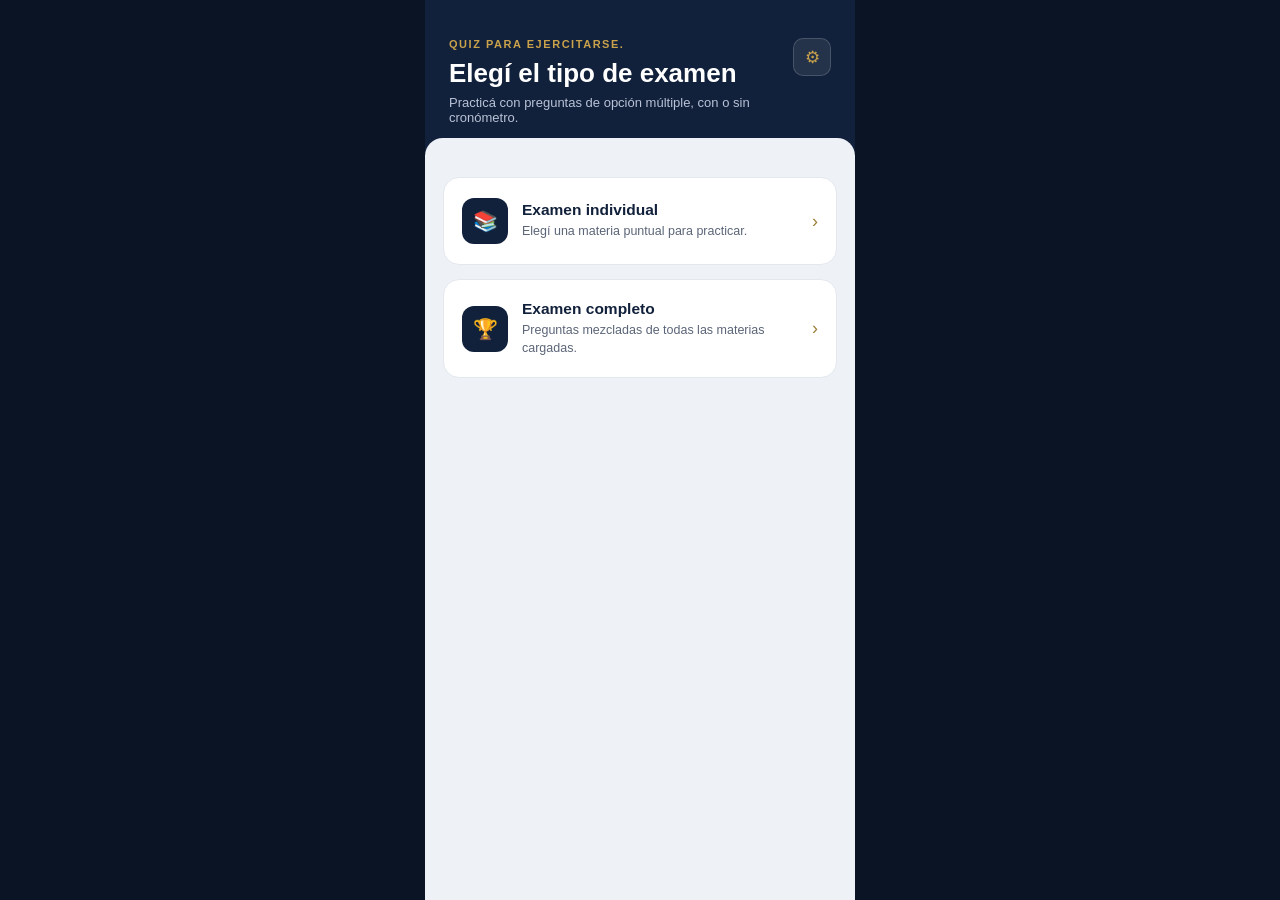
==== Index.html @ e62037fc "Update print statement from 'Hello' to 'Goodbye'" ====
<!DOCTYPE html>
<html lang="es">
<head>
<meta charset="UTF-8">
<meta name="viewport" content="width=device-width, initial-scale=1.0">
<title>Curso de Ascenso &mdash; Quiz</title>
<style>
  :root {
    --navy: #12213B;
    --navy-2: #1C3357;
    --steel: #2E4A72;
    --gold: #C9A24B;
    --gold-dim: #9C7F38;
    --bg: #EEF1F6;
    --card: #FFFFFF;
    --ink: #141B28;
    --ink-dim: #5B6577;
    --ok: #2E7D4F;
    --ok-bg: #E6F4EA;
    --bad: #B3412C;
    --bad-bg: #FBE9E4;
    --border: #E3E7EE;
    --white: #FFFFFF;
  }
  * { box-sizing: border-box; }
  html, body {
    margin: 0; padding: 0; height: 100%;
    font-family: -apple-system, BlinkMacSystemFont, "Segoe UI", Roboto, Helvetica, Arial, sans-serif;
    background: #0B1424;
    color: var(--ink);
  }
  #phone {
    max-width: 430px;
    margin: 0 auto;
    min-height: 100vh;
    background: var(--bg);
    position: relative;
    overflow: hidden;
    display: flex;
    flex-direction: column;
  }
  .screen { display: none; flex-direction: column; flex: 1; min-height: 100vh; }
  .screen.active { display: flex; }

  /* ---------- HOME ---------- */
  #screen-home { background: var(--bg); }
  .home-hero {
    background: var(--navy);
    padding: 38px 24px 30px;
    color: var(--white);
    position: relative;
  }
  .home-hero::after {
    content: "";
    position: absolute; left: 0; right: 0; bottom: -1px; height: 18px;
    background: var(--bg);
    border-radius: 18px 18px 0 0;
  }
  .home-eyebrow {
    color: var(--gold);
    font-size: 11px; font-weight: 700; letter-spacing: .14em;
    text-transform: uppercase; margin: 0 0 8px;
  }
  .home-title { font-size: 26px; font-weight: 700; margin: 0 0 6px; line-height: 1.2; }
  .home-sub { font-size: 13px; color: #B9C2D6; margin: 0; }
  .home-hero-top { display: flex; align-items: flex-start; justify-content: space-between; gap: 10px; }
  .btn-settings-gear {
    flex-shrink: 0;
    width: 38px; height: 38px; border-radius: 10px;
    background: rgba(255,255,255,0.08); border: 1px solid rgba(255,255,255,0.16);
    color: var(--gold); font-size: 17px;
    display: flex; align-items: center; justify-content: center; cursor: pointer;
  }
  .btn-settings-gear:active { transform: scale(0.96); }

  .upload-box {
    margin: 0 18px 4px;
    background: var(--card);
    border: 1.5px dashed var(--border);
    border-radius: 14px;
    padding: 14px 16px;
  }
  .upload-row {
    display: flex; align-items: center; justify-content: space-between;
    gap: 10px; margin-top: 10px; flex-wrap: wrap;
  }
  .upload-btn {
    background: var(--navy); color: var(--gold);
    font-size: 12.5px; font-weight: 700;
    padding: 9px 14px; border-radius: 10px; cursor: pointer;
    position: relative; overflow: hidden;
  }
  .upload-btn input[type="file"] {
    position: absolute; inset: 0; opacity: 0; cursor: pointer;
  }
  .upload-check {
    font-size: 11.5px; color: var(--ink-dim); display: flex; align-items: center; gap: 6px;
  }
  #upload-feedback {
    margin-top: 10px; display: flex; flex-direction: column; gap: 4px;
  }
  .upload-msg {
    font-size: 11.5px; padding: 7px 9px; border-radius: 8px;
    background: var(--ok-bg); color: var(--ok);
  }
  .upload-msg.error { background: var(--bad-bg); color: var(--bad); }

  .materias-list {
    padding: 22px 18px 90px;
    display: flex; flex-direction: column; gap: 12px;
    flex: 1;
  }
  .materia-card {
    background: var(--card);
    border: 1px solid var(--border);
    border-radius: 14px;
    padding: 16px 16px;
    display: flex; align-items: center; gap: 14px;
    cursor: pointer;
    transition: transform .12s ease, box-shadow .12s ease;
  }
  .materia-card:active { transform: scale(0.98); }
  .materia-card:hover { box-shadow: 0 4px 14px rgba(18,33,59,0.08); }
  .materia-num {
    width: 38px; height: 38px; border-radius: 50%;
    background: var(--navy); color: var(--gold);
    display: flex; align-items: center; justify-content: center;
    font-weight: 700; font-size: 13px; flex-shrink: 0;
  }
  .materia-info { flex: 1; min-width: 0; }
  .materia-name { font-size: 14.5px; font-weight: 600; color: var(--navy); margin: 0 0 3px; }
  .materia-count { font-size: 12px; color: var(--ink-dim); margin: 0; }
  .materia-arrow { color: var(--gold-dim); font-size: 18px; }

  /* ---------- TIPO DE EXAMEN ---------- */
  .tipo-list { padding: 22px 18px 40px; display: flex; flex-direction: column; gap: 14px; flex: 1; }
  .tipo-card {
    background: var(--card); border: 1px solid var(--border); border-radius: 16px;
    padding: 20px 18px; display: flex; align-items: center; gap: 14px; cursor: pointer;
    transition: transform .12s ease, box-shadow .12s ease;
  }
  .tipo-card:active { transform: scale(0.98); }
  .tipo-card:hover { box-shadow: 0 4px 14px rgba(18,33,59,0.08); }
  .tipo-icon {
    width: 46px; height: 46px; border-radius: 12px; background: var(--navy); color: var(--gold);
    display: flex; align-items: center; justify-content: center; font-size: 20px; flex-shrink: 0;
  }
  .tipo-info { flex: 1; min-width: 0; }
  .tipo-name { font-size: 15.5px; font-weight: 700; color: var(--navy); margin: 0 0 4px; }
  .tipo-desc { font-size: 12.5px; color: var(--ink-dim); margin: 0; line-height: 1.4; }
  .tipo-arrow { color: var(--gold-dim); font-size: 18px; flex-shrink: 0; }

  /* ---------- CANTIDAD DE PREGUNTAS ---------- */
  .count-options { display: flex; gap: 12px; padding: 10px 18px 0; }
  .count-option {
    flex: 1; background: var(--card); border: 1.5px solid var(--border); border-radius: 14px;
    padding: 22px 10px; text-align: center; cursor: pointer; transition: border-color .12s, background .12s;
  }
  .count-option:active { transform: scale(0.98); }
  .count-option.selected { border-color: var(--gold); background: #FBF6EA; }
  .count-option-num { font-size: 24px; font-weight: 700; color: var(--navy); }
  .count-option-label { font-size: 11px; color: var(--ink-dim); margin-top: 4px; }
  .count-note { font-size: 12px; color: var(--bad); padding: 14px 18px 0; text-align: center; min-height: 16px; }
  .count-footer { padding: 18px; margin-top: auto; }

  .settings-bar {
    position: sticky; bottom: 0;
    background: var(--card);
    border-top: 1px solid var(--border);
    padding: 12px 18px 14px;
    display: flex; flex-direction: column; gap: 12px;
  }
  .settings-row {
    display: flex; align-items: center; justify-content: space-between;
    gap: 10px;
  }
  .settings-row + .settings-row {
    padding-top: 12px; border-top: 1px solid var(--border);
  }
  .settings-label { font-size: 12.5px; color: var(--ink); font-weight: 600; }
  .settings-sub { font-size: 11px; color: var(--ink-dim); margin-top: 2px; }
  .switch {
    position: relative; width: 44px; height: 26px; flex-shrink: 0;
  }
  .switch input { opacity: 0; width: 0; height: 0; }
  .switch-track {
    position: absolute; inset: 0; background: #C7CEDA;
    border-radius: 14px; cursor: pointer; transition: background .15s;
  }
  .switch-track::before {
    content: ""; position: absolute; width: 20px; height: 20px;
    left: 3px; top: 3px; background: white; border-radius: 50%;
    transition: transform .15s;
    box-shadow: 0 1px 3px rgba(0,0,0,0.25);
  }
  .switch input:checked + .switch-track { background: var(--gold); }
  .switch input:checked + .switch-track::before { transform: translateX(18px); }
  .seconds-input {
    width: 46px; text-align: center; border: 1px solid var(--border);
    border-radius: 8px; padding: 5px 4px; font-size: 13px; font-weight: 600;
    color: var(--navy);
  }

  /* ---------- SETTINGS ---------- */
  #screen-settings { background: var(--bg); }
  .settings-hero {
    background: var(--navy);
    padding: 30px 20px 24px;
    color: var(--white);
    position: relative;
    display: flex; align-items: center; gap: 14px;
  }
  .settings-hero::after {
    content: "";
    position: absolute; left: 0; right: 0; bottom: -1px; height: 18px;
    background: var(--bg);
    border-radius: 18px 18px 0 0;
  }
  .btn-back-settings {
    width: 34px; height: 34px; border-radius: 10px; flex-shrink: 0;
    background: rgba(255,255,255,0.08); border: 1px solid rgba(255,255,255,0.16);
    color: var(--gold); font-size: 18px; font-weight: 700;
    display: flex; align-items: center; justify-content: center; cursor: pointer;
  }
  .settings-hero-title { font-size: 19px; font-weight: 700; margin: 0; }
  .settings-hero-sub { font-size: 12.5px; color: #B9C2D6; margin: 3px 0 0; }
  .settings-body { padding: 20px 18px 40px; display: flex; flex-direction: column; gap: 16px; flex: 1; }
  .upload-paste { margin-top: 12px; padding-top: 12px; border-top: 1px solid var(--border); }
  #json-paste-area {
    width: 100%; min-height: 74px; resize: vertical; margin-top: 8px;
    border: 1px solid var(--border); border-radius: 10px; padding: 10px;
    font-size: 12px; font-family: ui-monospace, monospace; color: var(--ink);
  }
  .upload-paste-btn {
    margin-top: 8px; background: var(--navy); color: var(--gold);
    font-size: 12.5px; font-weight: 700; border: none;
    padding: 9px 14px; border-radius: 10px; cursor: pointer;
  }
  .settings-card {
    background: var(--card); border: 1px solid var(--border); border-radius: 14px; padding: 16px;
  }
  .settings-card-title { font-size: 13.5px; font-weight: 700; color: var(--navy); margin: 0 0 3px; }
  .settings-card-sub { font-size: 11.5px; color: var(--ink-dim); margin: 0 0 12px; }

  /* ---------- MODAL ---------- */
  .modal-overlay {
    position: fixed; inset: 0; background: rgba(11,20,36,0.6);
    display: none; align-items: center; justify-content: center;
    padding: 24px; z-index: 50;
  }
  .modal-overlay.active { display: flex; }
  .modal-card {
    background: var(--card); border-radius: 18px; width: 100%; max-width: 360px;
    overflow: hidden; box-shadow: 0 18px 40px rgba(11,20,36,0.35);
  }
  .modal-header {
    background: var(--navy); padding: 20px 20px 16px; color: var(--white); position: relative;
  }
  .modal-icon {
    width: 40px; height: 40px; border-radius: 50%; background: rgba(201,162,75,0.16);
    color: var(--gold); display: flex; align-items: center; justify-content: center;
    font-size: 19px; margin-bottom: 10px;
  }
  .modal-title { font-size: 16px; font-weight: 700; margin: 0; }
  .modal-sub { font-size: 12px; color: #B9C2D6; margin: 3px 0 0; }
  .modal-body { padding: 16px 20px; max-height: 40vh; overflow-y: auto; display: flex; flex-direction: column; gap: 8px; }
  .modal-footer { padding: 4px 20px 20px; }

  /* ---------- QUIZ ---------- */
  #screen-quiz { background: var(--bg); position: relative; }
  .quiz-header { padding: 28px 20px 14px; }
  .quiz-titles { margin-bottom: 14px; display: flex; align-items: flex-start; justify-content: space-between; gap: 12px; }
  .quiz-titles-text { min-width: 0; flex: 1; }
  .btn-cancel-quiz {
    width: 100%; text-align: center; padding: 16px; border: 1.5px solid var(--bad);
    border-radius: 12px; background: var(--bad-bg); color: var(--bad);
    font-size: 15px; font-weight: 700; cursor: pointer;
  }
  .btn-cancel-quiz:active { transform: scale(0.98); }
  .quiz-materia-title {
    font-size: 20px; font-weight: 700; color: var(--navy);
    white-space: nowrap; overflow: hidden; text-overflow: ellipsis;
    margin: 0;
  }
  .quiz-status { font-size: 13px; font-weight: 700; color: var(--gold-dim); margin: 4px 0 0; }
  .progress-track {
    height: 10px; background: var(--border); border-radius: 5px; overflow: hidden;
  }
  .progress-fill { height: 100%; width: 0%; background: var(--gold); transition: width .25s ease; }

  .quiz-body {
    flex: 1; overflow-y: auto; padding: 0 18px 200px;
  }
  .question-card {
    background: var(--card); border: 1.5px solid var(--border); border-radius: 14px;
    padding: 18px; margin-bottom: 18px;
  }
  .question-label {
    font-size: 11px; font-weight: 700; letter-spacing: .08em; color: var(--gold-dim);
    text-transform: uppercase; margin: 0 0 6px;
  }
  .question-text { font-size: 15.5px; line-height: 1.5; color: var(--ink); margin: 0; }

  .answers { display: flex; flex-direction: column; gap: 10px; }
  .answer-option {
    background: var(--card); border: 1.5px solid var(--border); border-radius: 12px;
    padding: 13px 14px; display: flex; align-items: center; gap: 12px;
    font-size: 13.5px; color: var(--ink); cursor: pointer;
    transition: border-color .12s, background .12s;
  }
  .answer-option:hover { border-color: var(--gold-dim); }
  .answer-option .letter {
    width: 24px; height: 24px; border-radius: 50%; background: var(--bg);
    color: var(--navy); font-size: 12px; font-weight: 700;
    display: flex; align-items: center; justify-content: center; flex-shrink: 0;
  }
  .answer-option.selected { border-color: var(--gold); background: #FBF6EA; }
  .answer-option.selected .letter { background: var(--gold); color: var(--white); }
  .answer-option.correct { border-color: var(--ok); background: var(--ok-bg); }
  .answer-option.correct .letter { background: var(--ok); color: white; }
  .answer-option.wrong { border-color: var(--bad); background: var(--bad-bg); }
  .answer-option.wrong .letter { background: var(--bad); color: white; }
  .answer-option.disabled { cursor: default; }

  .quiz-footer {
    position: absolute; left: 0; right: 0; bottom: 0;
    padding: 18px; display: flex; flex-direction: column; gap: 10px;
  }
  .btn-primary {
    width: 100%; text-align: center; padding: 15px; border: none;
    border-radius: 12px; background: var(--navy); color: var(--gold);
    font-size: 14.5px; font-weight: 700; cursor: pointer;
    opacity: .5; transition: opacity .15s;
  }
  .btn-primary.enabled { opacity: 1; }
  .btn-primary:disabled { cursor: not-allowed; }

  /* Floating timer */
  #timer-card-wrapper {
    position: absolute; right: 22px; bottom: 190px;
    width: 86px; height: 86px; display: none;
  }
  #timer-pulse-ring {
    position: absolute; inset: 0; border-radius: 50%;
    border: 2.5px solid var(--gold);
    animation: pulseRing 1s linear infinite;
  }
  #timer-pulse-ring.urgent { border-color: var(--bad); animation-duration: .7s; }
  #timer-circle {
    position: absolute; inset: 11px; border-radius: 50%;
    background: var(--navy); border: 2.5px solid var(--gold);
    display: flex; flex-direction: column; align-items: center; justify-content: center;
  }
  #timer-circle.urgent { background: var(--bad); border-color: var(--white); }
  #timer-icon { font-size: 12px; color: var(--gold); }
  #timer-circle.urgent #timer-icon { color: var(--white); }
  #timer-value { font-size: 22px; font-weight: 700; color: var(--white); line-height: 1.1; }
  @keyframes pulseRing {
    0% { transform: scale(1); opacity: .9; }
    100% { transform: scale(1.45); opacity: 0; }
  }

  /* ---------- RESULTS ---------- */
  #screen-results { background: var(--navy); color: var(--white); align-items: center; justify-content: center; text-align: center; padding: 40px 24px; }
  .results-eyebrow { color: var(--gold); font-size: 11px; font-weight: 700; letter-spacing: .14em; text-transform: uppercase; margin: 0 0 14px; }
  .results-score { font-size: 56px; font-weight: 700; margin: 0; line-height: 1; }
  .results-total { font-size: 15px; color: #B9C2D6; margin: 8px 0 0; }
  .results-pct {
    margin: 22px 0 30px; font-size: 14px; font-weight: 700; color: var(--navy);
    background: var(--gold); display: inline-block; padding: 8px 18px; border-radius: 20px;
  }
  .results-actions { display: flex; flex-direction: column; gap: 10px; width: 100%; max-width: 280px; }
  .btn-secondary {
    padding: 14px; border-radius: 12px; border: 1.5px solid rgba(255,255,255,0.25);
    background: transparent; color: var(--white); font-size: 14px; font-weight: 600; cursor: pointer;
  }
  .btn-gold {
    padding: 14px; border-radius: 12px; border: none;
    background: var(--gold); color: var(--navy); font-size: 14px; font-weight: 700; cursor: pointer;
  }

  ::-webkit-scrollbar { width: 0; height: 0; }
</style>
</head>
<body>
<div id="phone">

  <!-- ============ HOME (tipo de examen) ============ -->
  <section id="screen-home" class="screen active">
    <div class="home-hero">
      <div class="home-hero-top">
        <div>
          <p class="home-eyebrow">QUIZ para ejercitarse.</p>
          <h1 class="home-title">Elegí el tipo de examen</h1>
          <p class="home-sub">Practicá con preguntas de opción múltiple, con o sin cronómetro.</p>
        </div>
        <button class="btn-settings-gear" id="btn-open-settings" title="Configuración">&#9881;</button>
      </div>
    </div>
    <div class="tipo-list">
      <div class="tipo-card" id="btn-tipo-individual">
        <div class="tipo-icon">&#128218;</div>
        <div class="tipo-info">
          <p class="tipo-name">Examen individual</p>
          <p class="tipo-desc">Elegí una materia puntual para practicar.</p>
        </div>
        <div class="tipo-arrow">&#8250;</div>
      </div>
      <div class="tipo-card" id="btn-tipo-completo">
        <div class="tipo-icon">&#127942;</div>
        <div class="tipo-info">
          <p class="tipo-name">Examen completo</p>
          <p class="tipo-desc">Preguntas mezcladas de todas las materias cargadas.</p>
        </div>
        <div class="tipo-arrow">&#8250;</div>
      </div>
    </div>
  </section>

  <!-- ============ MATERIAS (examen individual) ============ -->
  <section id="screen-materias" class="screen">
    <div class="settings-hero">
      <button class="btn-back-settings" id="btn-back-materias">&#8249;</button>
      <div>
        <p class="settings-hero-title">Elegí una materia</p>
        <p class="settings-hero-sub">Examen individual</p>
      </div>
    </div>
    <div class="materias-list" id="materias-list"></div>
  </section>

  <!-- ============ CANTIDAD DE PREGUNTAS ============ -->
  <section id="screen-count" class="screen">
    <div class="settings-hero">
      <button class="btn-back-settings" id="btn-back-count">&#8249;</button>
      <div>
        <p class="settings-hero-title" id="count-screen-title">Cantidad de preguntas</p>
        <p class="settings-hero-sub" id="count-screen-sub">Elegí cuántas preguntas querés responder</p>
      </div>
    </div>
    <div class="count-options">
      <div class="count-option" data-count="10">
        <div class="count-option-num">10</div>
        <div class="count-option-label">preguntas</div>
      </div>
      <div class="count-option" data-count="20">
        <div class="count-option-num">20</div>
        <div class="count-option-label">preguntas</div>
      </div>
      <div class="count-option" data-count="30">
        <div class="count-option-num">30</div>
        <div class="count-option-label">preguntas</div>
      </div>
    </div>
    <p class="count-note" id="count-note"></p>
    <div class="count-footer">
      <button class="btn-primary" id="btn-start-test" disabled>Iniciar test</button>
    </div>
  </section>

  <!-- ============ SETTINGS ============ -->
  <section id="screen-settings" class="screen">
    <div class="settings-hero">
      <button class="btn-back-settings" id="btn-close-settings">&#8249;</button>
      <div>
        <p class="settings-hero-title">Configuración</p>
        <p class="settings-hero-sub">Cargar materias y ajustar el quiz</p>
      </div>
    </div>
    <div class="settings-body">
      <div class="settings-card">
        <div class="settings-card-title">Cargar preguntas (JSON)</div>
        <div class="settings-card-sub">Subí uno o más archivos con el formato de materiaN.json (materia_id, materia_name, questions)</div>
        <div class="upload-row">
          <label class="upload-btn">
            Elegir archivo(s)
            <input type="file" id="json-file-input" accept=".json" multiple>
          </label>
          <label class="upload-check">
            <input type="checkbox" id="replace-toggle">
            Reemplazar si ya existe
          </label>
        </div>
        <div class="upload-paste">
          <div class="settings-sub" style="margin-bottom:6px;">¿En iPhone no se abre el selector de archivos? Pegá el JSON acá directamente:</div>
          <textarea id="json-paste-area" placeholder='{"materia_id": "m8", "materia_name": "...", "questions": [...]}'></textarea>
          <button class="upload-paste-btn" id="btn-load-paste">Cargar este texto</button>
        </div>
      </div>
      <div class="settings-bar" style="position:static; border-radius:14px; border:1px solid var(--border);">
        <div class="settings-row">
          <div>
            <div class="settings-label">Cronómetro por pregunta</div>
            <div class="settings-sub" id="timer-sub-label">Desactivado</div>
          </div>
          <div style="display:flex; align-items:center; gap:10px;">
            <input type="number" class="seconds-input" id="timer-seconds-input" value="20" min="5" max="120">
            <label class="switch">
              <input type="checkbox" id="timer-toggle">
              <span class="switch-track"></span>
            </label>
          </div>
        </div>
      </div>
    </div>
  </section>

  <!-- ============ UPLOAD MODAL ============ -->
  <div class="modal-overlay" id="upload-modal-overlay">
    <div class="modal-card">
      <div class="modal-header">
        <div class="modal-icon">&#10003;</div>
        <p class="modal-title">Carga de materias</p>
        <p class="modal-sub" id="modal-sub">Resultado del procesamiento</p>
      </div>
      <div class="modal-body" id="modal-body"></div>
      <div class="modal-footer">
        <button class="btn-primary enabled" id="btn-modal-close">Listo</button>
      </div>
    </div>
  </div>


  <!-- ============ QUIZ ============ -->
  <section id="screen-quiz" class="screen">
    <div class="quiz-header">
      <div class="quiz-titles">
        <div class="quiz-titles-text">
          <p class="quiz-materia-title" id="quiz-materia-title">Materia</p>
          <p class="quiz-status" id="quiz-status">Pregunta 1 de 10</p>
        </div>
      </div>
      <div class="progress-track"><div class="progress-fill" id="progress-fill"></div></div>
    </div>

    <div class="quiz-body">
      <div class="question-card">
        <p class="question-label" id="question-label">PREGUNTA 1</p>
        <p class="question-text" id="question-text">Cargando...</p>
      </div>
      <div class="answers" id="answers-container"></div>
    </div>

    <div class="quiz-footer">
      <button class="btn-primary" id="btn-confirm" disabled>Confirmar respuesta</button>
      <button class="btn-cancel-quiz" id="btn-cancel-quiz">Cancelar examen</button>
    </div>

    <div id="timer-card-wrapper">
      <div id="timer-pulse-ring"></div>
      <div id="timer-circle">
        <span id="timer-icon">&#9201;</span>
        <span id="timer-value">20</span>
      </div>
    </div>
  </section>

  <!-- ============ RESULTS ============ -->
  <section id="screen-results" class="screen">
    <p class="results-eyebrow" id="results-materia">Materia</p>
    <p class="results-score"><span id="results-score">0</span><span style="font-size:28px; color:#B9C2D6;">&nbsp;/&nbsp;<span id="results-total-inline">0</span></span></p>
    <p class="results-total">respuestas correctas</p>
    <div class="results-pct" id="results-pct">0%</div>
    <div class="results-actions">
      <button class="btn-gold" id="btn-retry">Repetir esta materia</button>
      <button class="btn-secondary" id="btn-home">Volver al inicio</button>
    </div>
  </section>

</div>

<script>
const MATERIAS = {"m1": {"materia_id": "m1", "materia_name": "Jefe de Servicios", "questions": [{"text": "Según el Art. 88 de la Ley N° 5688, ¿durante qué horario rige el deber del personal policial de intervenir ante situaciones riesgosas?", "options": ["Únicamente durante allanamientos ordenados", "Durante su horario de servicio ordinario o complementario", "Solo si media orden expresa del Jefe de Dependencia"], "correct": 1}, {"text": "Desde un enfoque práctico, ¿cuáles son los cuatro tipos de intervención en toda actuación policial?", "options": ["Hechos, Faltas, Contravenciones y Delitos", "Denuncias, Sumarios, Actas y Expedientes", "Detenciones, Secuestros, Allanamientos y Testimoniales"], "correct": 0}, {"text": "¿Cómo se denomina el sistema informático donde la Policía de la Ciudad registra, gestiona y audita digitalmente sus actuaciones?", "options": ["SADE", "GAP Web (Sistema de Gestión de Actuaciones Policiales)", "SIRMA"], "correct": 1}, {"text": "En contexto policial, un 'Hecho' se define como:", "options": ["Toda situación que constituye delito de acción pública", "Una situación con la que toma contacto el funcionario sin que llegue a constituir falta, contravención o delito", "Exclusivamente los accidentes de tránsito con lesionados"], "correct": 1}, {"text": "Cuando un hecho no amerita expediente Constancia ni Contravención, ¿cómo queda registrado?", "options": ["No se registra de ninguna forma", "Mediante constancia en el parte del móvil y carta de novedades del D.E.P.", "Se remite directamente al fuero civil"], "correct": 1}, {"text": "¿Qué instrumento se utiliza para registrar una Falta de Tránsito?", "options": ["El Acta de Infracción", "El Acta Circunstanciada", "El Acta de Secuestro"], "correct": 0}, {"text": "¿Qué organismo tiene competencia en el tratamiento de las faltas comprendidas en la Ley 451 (Régimen de Faltas) de la Ciudad?", "options": ["La Dirección General de Administración de Infracciones (DGAI)", "La Fiscalía Penal, Contravencional y de Faltas", "El Cuerpo de Agentes de Control de Tránsito exclusivamente"], "correct": 0}, {"text": "Una vez labrada el acta de infracción municipal, ¿mediante qué sistema se eleva a la DGAI?", "options": ["Por correo postal certificado", "Mediante expediente electrónico en el sistema SADE", "Se archiva en la dependencia sin elevarse"], "correct": 1}, {"text": "Las contravenciones constituyen una infracción a:", "options": ["El Código Penal de la Nación", "El Código Contravencional - Ley N° 1472", "La Ley 5688 exclusivamente"], "correct": 1}, {"text": "En materia contravencional, ¿qué autoridad judicial resulta competente según turnos judiciales?", "options": ["El Juzgado en lo Civil", "La Fiscalía Penal, Contravencional y de Faltas en turno del Ministerio Público Fiscal", "La Cámara Federal"], "correct": 1}, {"text": "Ante una flagrante contravención que produzca grave e inminente peligro para la salud o seguridad públicas, la autoridad preventora puede adoptar como medida precautoria:", "options": ["La clausura preventiva", "La detención por 48 horas sin consulta", "El decomiso definitivo automático"], "correct": 0}, {"text": "La superioridad que se ejerce sobre otro por poseer un grado superior en la escala jerárquica se denomina:", "options": ["Superioridad funcional", "Superioridad jerárquica", "Superioridad orgánica"], "correct": 1}, {"text": "La superioridad que se ejerce durante una misión u operación concreta, con independencia del grado o cargo, se denomina:", "options": ["Superioridad por antigüedad", "Superioridad orgánica", "Superioridad funcional"], "correct": 2}, {"text": "Los egresados del Instituto Superior de Seguridad Pública se integran al Escalafón General Policial en:", "options": ["El primer puesto del grado de Oficial", "El último puesto del grado de Oficial", "El puesto que determine su antigüedad civil previa"], "correct": 1}, {"text": "En el orden de precedencia entre personal del mismo grado (sin tener en cuenta la antigüedad), ¿quién precede en primer lugar?", "options": ["El personal en situación de retiro", "El personal en situación de actividad", "El personal en retiro llamado a prestar servicios"], "correct": 1}, {"text": "Según el Art. 88 de la Ley N° 5688, el deber de intervenir ante situaciones riesgosas rige únicamente durante el horario de servicio ordinario, y no durante el complementario.", "type": "vf", "correct": false}, {"text": "El GAP Web es el sistema informático mediante el cual la Policía de la Ciudad registra, gestiona y audita digitalmente sus actuaciones.", "type": "vf", "correct": true}]}, "m2": {"materia_id": "m2", "materia_name": "Jefe de Oficina Judicial", "questions": [{"text": "Según la RESOL-2023-1834-GCABA-JPCAD, la Oficina de Judiciales se compone de:", "options": ["Jefe de la Oficina de Judiciales, Depósito Judicial y personal en funciones administrativas", "Solo el Jefe de la Oficina y un chofer asignado", "Jefe de Judiciales y Jefe de Guardia únicamente"], "correct": 0}, {"text": "El Jefe de Judiciales es nombrado por:", "options": ["El Ministerio de Seguridad directamente", "El Jefe de la División", "Votación del personal de la dependencia"], "correct": 1}, {"text": "En materia judicial, el Jefe de Judiciales actúa como:", "options": ["Secretario en la sustanciación de las actuaciones labradas en la oficina", "Juez de instrucción sumarial", "Fiscal auxiliar de turno"], "correct": 0}, {"text": "¿Está facultado el Jefe de Judiciales para citar ciudadanos a presentarse en sede policial a fin de cumplir diligencias?", "options": ["Sí, cuando sea necesario para la instrucción sumarial", "No, solo puede hacerlo un juez", "Solo con autorización previa del Ministerio Público Fiscal por escrito"], "correct": 0}, {"text": "Entre los libros y registros que debe mantener actualizados el Jefe de Judiciales se encuentra:", "options": ["El libro de asistencia del comedor policial", "El libro registro de sumarios y contravenciones", "El libro de mantenimiento vehicular"], "correct": 1}, {"text": "El artículo de la RESOL-2023-1834-GCABA-JPCAD que enumera de forma detallada las atribuciones y deberes del Jefe de Judiciales es el:", "options": ["Artículo 88", "Artículo 141", "Artículo 53"], "correct": 1}, {"text": "Ante toda novedad relacionada con consignas y medidas de protección, el Jefe de Judiciales debe comunicar de inmediato a:", "options": ["Los medios de prensa", "El Jefe de la Dependencia o de la División", "El detenido bajo custodia"], "correct": 1}, {"text": "Si en un Expediente de Exposición no pudiera identificarse o ubicarse al propietario de los elementos involucrados, ¿a qué autoridad se da intervención para resolver su destino final?", "options": ["A la autoridad judicial del fuero civil", "A la Legislatura porteña", "Al Registro de la Propiedad Automotor exclusivamente"], "correct": 0}]}, "m3": {"materia_id": "m3", "materia_name": "CPPCABA", "questions": [{"text": "La Teoría del Caso se define como:", "options": ["Un simple listado de pruebas documentales", "Una historia simple, lógica y persuasiva sobre lo que realmente sucedió", "Un formulario preimpreso de acta contravencional"], "correct": 1}, {"text": "El estándar probatorio para arribar a una condena, mencionado en el marco de la Teoría del Caso, es:", "options": ["Certeza absoluta e infalible", "Más allá de toda duda razonable (in dubio pro reo)", "Simple verosimilitud de los hechos"], "correct": 1}, {"text": "La característica de la Teoría del Caso según la cual no pueden presentarse varias versiones alternativas de los hechos se denomina:", "options": ["Mutable", "Verosímil", "Única"], "correct": 2}, {"text": "La característica que exige que la Teoría del Caso dé cuenta de todos los hechos, sin dejar cabos sueltos, se denomina:", "options": ["Autosuficiente", "Flexible", "Provisoria"], "correct": 0}, {"text": "El relato de los hechos dentro de la Teoría del Caso debe responder principalmente a las preguntas:", "options": ["Quién, qué, cuándo, dónde, cómo (y por qué)", "Cuánto, cuándo y con qué presupuesto", "Quién ganó y quién perdió el litigio"], "correct": 0}, {"text": "El relato de los hechos de la Teoría del Caso NO puede contener:", "options": ["Los datos de tiempo y lugar del hecho", "Valoraciones jurídicas ni probatorias", "El nombre del imputado"], "correct": 1}, {"text": "Desde la 'notitia criminis', la Teoría del Caso resulta útil para:", "options": ["Llevar adelante la investigación, decidir la fortaleza del caso y preparar la audiencia de juicio oral", "Reemplazar la denuncia penal formal", "Evitar la intervención de la Fiscalía"], "correct": 0}, {"text": "Según el programa tentativo de la materia, en la clase dedicada a 'urgencia e inmediatez' se abordan especialmente:", "options": ["Flagrancia y sus tipos, allanamiento y secuestro", "Régimen disciplinario y sumarios administrativos", "Organigrama de la Oficina de Administración"], "correct": 0}]}, "m4": {"materia_id": "m4", "materia_name": "Guía de Actuación Policial", "questions": [{"text": "El D.E.I.M. (Dispositivo Electrónico de Inmovilización Momentánea) es un sistema diseñado para:", "options": ["El registro fotográfico de detenidos", "La inmovilización muscular momentánea, de baja letalidad", "La comunicación radial encriptada"], "correct": 1}, {"text": "El uso del D.E.I.M. debe aplicarse únicamente cuando se justifique su necesidad, conforme a:", "options": ["El Protocolo para el Uso de la Fuerza (4-OPT-001)", "El Código Contravencional", "El Reglamento de Uniformes"], "correct": 0}, {"text": "El D.E.I.M. debe utilizarse junto con:", "options": ["Un testigo civil obligatorio", "Una cámara audiovisual compatible que registre y conserve audio y video de la intervención", "Autorización escrita del Ministerio Público Fiscal en el momento"], "correct": 1}, {"text": "Según el Modelo de Protocolo Latinoamericano, el femicidio se define como:", "options": ["Cualquier homicidio ocurrido dentro del ámbito doméstico", "La muerte violenta de mujeres por razones de género", "Un delito exclusivamente tipificado en el Código Contravencional"], "correct": 1}, {"text": "Entre los principios generales de intervención en el lugar del hallazgo de un femicidio se encuentra:", "options": ["Resguardar el lugar del hallazgo de cualquier tipo de contaminación", "Notificar primero a los medios de prensa", "Trasladar el cuerpo de inmediato para agilizar el procedimiento"], "correct": 0}, {"text": "La Guía de Actuación para la Investigación de Femicidios en el lugar del hallazgo fue elaborada por:", "options": ["La Dirección de Ejecución de Políticas de Género y Diversidad del Ministerio de Seguridad de la Nación", "El Poder Judicial de la CABA exclusivamente", "Una ONG internacional sin relación estatal"], "correct": 0}, {"text": "La aprobación del actual 'Instructivo de Uso D.E.I.M.' dejó sin efecto a:", "options": ["La Ley 5688", "La Resolución N° 205-GCABA-MJYSGC/23", "El Código Procesal Penal de la CABA"], "correct": 1}, {"text": "¿Qué ODI corresponde a la Guía de Aprehensión, Custodia y Egreso de Detenidos?", "options": ["ODI 225/2025", "ODI 93/2017", "ODI 129/2019"], "correct": 2}, {"text": "¿Qué ODI corresponde al Protocolo de Actuación de Fuerzas Policiales para delitos cometidos en flagrancia (Ley 27.272)?", "options": ["ODI 24/2017", "ODI 186/2025", "ODI 93/2017"], "correct": 0}, {"text": "Al observar el lugar del hallazgo en casos de violencia de género, la descripción del entorno debe realizarse:", "options": ["Utilizando estereotipos de género para orientar la hipótesis", "Sin estereotipos de género", "Solo si lo requiere expresamente el fiscal"], "correct": 1}]}, "m5": {"materia_id": "m5", "materia_name": "Régimen Disciplinario", "questions": [{"text": "El Reglamento Disciplinario de la Policía de la Ciudad fue aprobado por:", "options": ["Decreto N° 53/17", "Ley N° 5688", "Resolución N° 625/2018"], "correct": 0}, {"text": "Comunicado el cargo por una falta leve, el presunto infractor debe presentar su descargo, como máximo:", "options": ["Dentro de los 30 días corridos", "Al día siguiente en que deba prestar servicio", "En la misma audiencia, sin plazo posterior"], "correct": 1}, {"text": "Si el presunto infractor se encuentra en disponibilidad o pasiva, el plazo para presentar el descargo es de:", "options": ["24 horas", "72 horas", "48 horas desde la comunicación del cargo"], "correct": 2}, {"text": "Cuando al momento del descargo se ofrece prueba cuyo esclarecimiento requiere sustanciar diligencias, el procedimiento disciplinario tramita excepcionalmente como:", "options": ["Sumario", "Expediente de exposición", "Consulta judicial directa"], "correct": 0}, {"text": "¿Quién dispone la instrucción del sumario cuando el descargo ofrece prueba a sustanciar?", "options": ["El jefe de la dependencia", "El detenido interesado", "La Legislatura de la Ciudad"], "correct": 0}, {"text": "Si quien detecta una falta leve considera insuficientes sus propias facultades disciplinarias para sancionarla, debe:", "options": ["Dejar la falta sin sanción hasta nueva orden", "Aplicar el máximo dentro del límite de sus facultades y solicitar al superior el aumento de la sanción", "Sancionar igualmente por encima de sus facultades"], "correct": 1}, {"text": "Si una falta se comete en presencia de un superior a quien corresponde sancionarla, ¿puede sancionarla un subalterno?", "options": ["Sí, siempre que quede registrado por escrito", "No, salvo que le fuera ordenado por ese superior", "Sí, automáticamente por estar presente en el lugar"], "correct": 1}, {"text": "Al ejercer la fiscalización de una sanción determinada por un subordinado, el Jefe de la dependencia puede agravarla, pero:", "options": ["Sin ningún límite normativo", "Dentro del límite de sus propias facultades disciplinarias", "Solo si lo autoriza el Ministerio de Seguridad"], "correct": 1}, {"text": "Una denuncia de un particular que deba encuadrarse como falta leve del personal debe comunicarse mediante Comunicación Oficial a:", "options": ["La Oficina de Transparencia y Control Externo", "El Registro Civil", "La Defensoría del Pueblo exclusivamente"], "correct": 0}, {"text": "Si la sanción disciplinaria fue determinada por el propio jefe de la dependencia, ¿quién ejerce la fiscalización de esa sanción?", "options": ["Nadie, queda firme de inmediato", "El superior jerárquico inmediato", "El mismo jefe que la determinó, en segunda instancia"], "correct": 1}]}, "m6": {"materia_id": "m6", "materia_name": "Oficina de Administración", "questions": [{"text": "En la estructura funcional básica de una Comisaría, la Jefatura de la Dependencia recae en el grado de:", "options": ["Comisario", "Subcomisario", "Oficial de Supervisión"], "correct": 0}, {"text": "El Segundo Jefe de Dependencia tiene a su cargo, entre otras cosas:", "options": ["El control de los servicios internos y externos, siendo Jefe inmediato de todo el personal", "Exclusivamente la administración de móviles", "La instrucción de sumarios judiciales federales"], "correct": 0}, {"text": "En caso de ausencia temporaria del Jefe de la Dependencia, ¿quién lo reemplaza con las mismas atribuciones y facultades?", "options": ["El Jefe de Servicios", "El Segundo Jefe de Dependencia", "El Jefe de Judiciales"], "correct": 1}, {"text": "Según el Art. 115 inc. h de la Resol-2023-1834-GCABA-JPCDAD, el Segundo Jefe es el encargado de:", "options": ["La fiscalización de los libros administrativos y de los sistemas que se llevan en la dependencia", "La provisión de armamento reglamentario", "El dictado de clases en el ISSP"], "correct": 0}, {"text": "El Jefe de la Oficina de Administración es nombrado por:", "options": ["El Jefe de la División", "El Ministerio de Seguridad directamente", "El personal subalterno por votación"], "correct": 0}, {"text": "Entre las responsabilidades de la Oficina de Administración se encuentra:", "options": ["El gerenciamiento administrativo del personal: licencias, sumarios administrativos, reclamos, etc.", "El patrullaje preventivo de la jurisdicción", "La instrucción de causas penales federales"], "correct": 0}, {"text": "La confección de las órdenes internas de lectura obligatoria para informar servicios, cambios de horario y novedades corresponde a:", "options": ["La Oficina de Judiciales", "La Oficina de Administración", "El Departamento de Emergencias Policiales"], "correct": 1}, {"text": "¿De qué oficina depende la Oficina de Logística según el material de la materia?", "options": ["De la Oficina de Guardia", "De la Oficina de Administración", "De la Jefatura de la Policía directamente"], "correct": 1}, {"text": "La Oficina de Logística gestiona la reparación de los móviles radiados a través del sistema denominado:", "options": ["SIRMA", "GAP Web", "SADE"], "correct": 0}, {"text": "Además de Administración y Judiciales, ¿qué otros servicios integran una Comisaría según el material?", "options": ["Oficina de Jefe de Servicio y Oficina de Guardia", "Oficina de Prensa y Protocolo", "Oficina de Relaciones Internacionales"], "correct": 0}]}, "m7": {"materia_id": "m7", "materia_name": "Mando y Conducción", "questions": [{"text": "El mando se define en la materia como:", "options": ["La facultad que tiene el superior para impartir órdenes a un subordinado", "El grado más alto del escalafón policial", "Un tipo de sanción disciplinaria"], "correct": 0}, {"text": "Según la materia, la jerarquía otorga potestad de mando, pero muchas veces no resulta suficiente para:", "options": ["Cobrar los suplementos por servicio", "Una conducción eficaz", "Acceder al curso de ascenso"], "correct": 1}, {"text": "¿Qué ocurre con las jerarquías, según el material, en los momentos críticos?", "options": ["Se refuerzan automáticamente", "Se quiebran", "Se transforman en superioridad orgánica"], "correct": 1}, {"text": "La autoridad, según lo desarrollado en la materia, siempre es un fenómeno:", "options": ["Descendente y automático", "Ascendente", "Exclusivamente normativo"], "correct": 1}, {"text": "La fórmula planteada en la materia es:", "options": ["Autoridad = Antigüedad + Grado", "Autoridad = Compromiso + Valores", "Autoridad = Mando + Sanción"], "correct": 1}, {"text": "La genuina autoridad es la base para construir múltiples canales de:", "options": ["Influencia, persuasión, diálogo, entrenamiento e identificación", "Control disciplinario exclusivamente", "Comunicación radial"], "correct": 0}, {"text": "Según el texto de Fernando Grosso, la influencia es la práctica eficaz de un verdadero:", "options": ["Reglamento interno", "Liderazgo", "Escalafón"], "correct": 1}, {"text": "El líder, según el desarrollo de la materia, ejerce su gestión principalmente a través de:", "options": ["La coerción directa sobre el subordinado", "La influencia, sin necesidad de recurrir a la coerción", "La aplicación estricta del régimen disciplinario"], "correct": 1}, {"text": "Según Warren Bennis, citado en el texto, el liderazgo es una de las problemáticas de las ciencias sociales que resulta:", "options": ["Poco relevante para las instituciones modernas", "De las más estudiadas y a la vez menos comprendidas", "Ya completamente resuelta por la literatura académica"], "correct": 1}, {"text": "Según el material, ¿se nace líder o se desarrolla el liderazgo?", "options": ["Se nace líder, es un don exclusivamente innato", "Es una potencialidad que requiere entrenamiento de competencias básicas", "Depende únicamente del grado jerárquico alcanzado"], "correct": 1}]}};
const INDEX = {"materias": [{"id": "m1", "name": "Jefe de Servicios", "file": "materia1.json"}, {"id": "m2", "name": "Jefe de Oficina Judicial", "file": "materia2.json"}, {"id": "m3", "name": "CPPCABA", "file": "materia3.json"}, {"id": "m4", "name": "Guía de Actuación Policial", "file": "materia4.json"}, {"id": "m5", "name": "Régimen Disciplinario", "file": "materia5.json"}, {"id": "m6", "name": "Oficina de Administración", "file": "materia6.json"}, {"id": "m7", "name": "Mando y Conducción", "file": "materia7.json"}]};

// ---------------- State ----------------
let examType = null; // 'individual' | 'completo'
let selectedMateriaId = null;
let selectedCount = null;
let currentMateriaId = null;
let currentQuestions = [];
let currentIndex = 0;
let score = 0;
let selectedOption = null;
let answered = false;
let timerEnabled = false;
let timerSeconds = 20;
let timeLeft = 20;
let timerInterval = null;

const el = (id) => document.getElementById(id);

function showScreen(name) {
  document.querySelectorAll('.screen').forEach(s => s.classList.remove('active'));
  el('screen-' + name).classList.add('active');
}

el('btn-open-settings').addEventListener('click', () => showScreen('settings'));
el('btn-close-settings').addEventListener('click', () => showScreen('home'));

function shuffle(arr) {
  const a = arr.slice();
  for (let i = a.length - 1; i > 0; i--) {
    const j = Math.floor(Math.random() * (i + 1));
    [a[i], a[j]] = [a[j], a[i]];
  }
  return a;
}

// ---------------- Tipo de examen / materias ----------------
function renderMateriasList() {
  const list = el('materias-list');
  list.innerHTML = '';
  INDEX.materias.forEach((m, i) => {
    const data = MATERIAS[m.id];
    const count = data ? data.questions.length : 0;
    const card = document.createElement('div');
    card.className = 'materia-card';
    card.innerHTML = `
      <div class="materia-num">${i + 1}</div>
      <div class="materia-info">
        <p class="materia-name">${m.name}</p>
        <p class="materia-count">${count} preguntas</p>
      </div>
      <div class="materia-arrow">&#8250;</div>
    `;
    card.addEventListener('click', () => {
      examType = 'individual';
      selectedMateriaId = m.id;
      showScreen('count');
      setupCountScreen();
    });
    list.appendChild(card);
  });
}

el('btn-tipo-individual').addEventListener('click', () => {
  renderMateriasList();
  showScreen('materias');
});
el('btn-tipo-completo').addEventListener('click', () => {
  examType = 'completo';
  selectedMateriaId = null;
  showScreen('count');
  setupCountScreen();
});
el('btn-back-materias').addEventListener('click', () => showScreen('home'));
el('btn-back-count').addEventListener('click', () => {
  if (examType === 'individual') {
    showScreen('materias');
  } else {
    showScreen('home');
  }
});

// ---------------- Cantidad de preguntas ----------------
function getAvailableCount() {
  if (examType === 'completo') {
    return Object.values(MATERIAS).reduce((sum, d) => sum + (d.questions ? d.questions.length : 0), 0);
  }
  const data = MATERIAS[selectedMateriaId];
  return data ? data.questions.length : 0;
}

function setupCountScreen() {
  selectedCount = null;
  document.querySelectorAll('.count-option').forEach(o => o.classList.remove('selected'));
  const btn = el('btn-start-test');
  btn.disabled = true;
  btn.classList.remove('enabled');
  el('count-note').textContent = '';

  const available = getAvailableCount();
  if (examType === 'completo') {
    el('count-screen-title').textContent = 'Examen completo';
    el('count-screen-sub').textContent = `Todas las materias · ${available} preguntas disponibles`;
  } else {
    const data = MATERIAS[selectedMateriaId];
    el('count-screen-title').textContent = data ? data.materia_name : 'Materia';
    el('count-screen-sub').textContent = `${available} preguntas disponibles`;
  }
}

document.querySelectorAll('.count-option').forEach(opt => {
  opt.addEventListener('click', () => {
    document.querySelectorAll('.count-option').forEach(o => o.classList.remove('selected'));
    opt.classList.add('selected');
    selectedCount = parseInt(opt.dataset.count, 10);

    const available = getAvailableCount();
    const btn = el('btn-start-test');
    if (available === 0) {
      el('count-note').textContent = 'No hay preguntas cargadas para esta selección.';
      btn.disabled = true;
      btn.classList.remove('enabled');
    } else {
      el('count-note').textContent = selectedCount > available
        ? `Sólo hay ${available} preguntas disponibles; se usarán todas.`
        : '';
      btn.disabled = false;
      btn.classList.add('enabled');
    }
  });
});

el('btn-start-test').addEventListener('click', () => {
  if (!selectedCount) return;
  startQuiz();
});

// ---------------- Carga de JSON ----------------
el('json-file-input').addEventListener('change', (e) => {
  const files = Array.from(e.target.files);
  if (!files.length) return;
  let pending = files.length;
  const messages = [];

  files.forEach((file) => {
    const reader = new FileReader();
    reader.onload = (ev) => {
      messages.push(ingestMateriaFile(ev.target.result, file.name));
      pending--;
      if (pending === 0) {
        showUploadModal(messages);
        renderMateriasList();
      }
    };
    reader.onerror = () => {
      messages.push({ error: true, text: `${file.name}: no se pudo leer el archivo` });
      pending--;
      if (pending === 0) {
        showUploadModal(messages);
        renderMateriasList();
      }
    };
    reader.readAsText(file, 'utf-8');
  });
  e.target.value = '';
});

// ---------------- Modal de carga ----------------
function showUploadModal(messages) {
  const anyError = messages.some(m => m.error);
  const anyOk = messages.some(m => !m.error);
  document.querySelector('.modal-icon').textContent = anyError && !anyOk ? '!' : '✓';
  el('modal-sub').textContent = anyError
    ? (anyOk ? 'Se cargaron algunas materias, otras tuvieron errores' : 'No se pudo cargar ningún archivo')
    : `${messages.length} archivo${messages.length > 1 ? 's' : ''} procesado${messages.length > 1 ? 's' : ''} correctamente`;
  el('modal-body').innerHTML = messages
    .map(m => `<div class="upload-msg${m.error ? ' error' : ''}">${m.text}</div>`)
    .join('');
  el('upload-modal-overlay').classList.add('active');
}
el('btn-modal-close').addEventListener('click', () => {
  el('upload-modal-overlay').classList.remove('active');
});
el('upload-modal-overlay').addEventListener('click', (e) => {
  if (e.target === el('upload-modal-overlay')) el('upload-modal-overlay').classList.remove('active');
});

el('btn-load-paste').addEventListener('click', () => {
  const text = el('json-paste-area').value.trim();
  if (!text) return;
  const result = ingestMateriaFile(text, 'texto pegado');
  showUploadModal([result]);
  if (!result.error) {
    el('json-paste-area').value = '';
    renderMateriasList();
  }
});

function ingestMateriaFile(rawText, filename) {
  let data;
  try {
    data = JSON.parse(rawText);
  } catch (err) {
    return { error: true, text: `${filename}: JSON inválido (${err.message})` };
  }
  if (!data.materia_id || !data.materia_name || !Array.isArray(data.questions) || data.questions.length === 0) {
    return { error: true, text: `${filename}: faltan campos requeridos (materia_id, materia_name, questions)` };
  }
  const badQuestion = data.questions.find(q =>
    !q.text || !Array.isArray(q.options) || q.options.length !== 3 ||
    typeof q.correct !== 'number' || q.correct < 0 || q.correct > 2
  );
  if (badQuestion) {
    return { error: true, text: `${filename}: hay una pregunta sin 3 opciones o con "correct" fuera de 0-2` };
  }

  const replace = el('replace-toggle').checked;
  const existing = MATERIAS[data.materia_id];

  if (existing && !replace) {
    const existingTexts = new Set(existing.questions.map(q => q.text));
    const added = data.questions.filter(q => !existingTexts.has(q.text));
    existing.questions = existing.questions.concat(added);
    existing.materia_name = data.materia_name || existing.materia_name;
    return { error: false, text: `${filename}: sumadas ${added.length} preguntas nuevas a "${existing.materia_name}" (total ${existing.questions.length})` };
  }

  MATERIAS[data.materia_id] = data;
  const entry = INDEX.materias.find(m => m.id === data.materia_id);
  if (entry) {
    entry.name = data.materia_name;
  } else {
    INDEX.materias.push({ id: data.materia_id, name: data.materia_name, file: filename });
  }
  return { error: false, text: `${filename}: cargada "${data.materia_name}" con ${data.questions.length} preguntas${existing ? ' (reemplazada)' : ' (nueva)'}` };
}

el('timer-toggle').addEventListener('change', (e) => {
  timerEnabled = e.target.checked;
  el('timer-sub-label').textContent = timerEnabled
    ? `Activado · ${el('timer-seconds-input').value}s por pregunta`
    : 'Desactivado';
});
el('timer-seconds-input').addEventListener('input', (e) => {
  if (timerEnabled) {
    el('timer-sub-label').textContent = `Activado · ${e.target.value}s por pregunta`;
  }
});

// ---------------- Quiz flow ----------------
function startQuiz() {
  let data;
  if (examType === 'completo') {
    const allQuestions = Object.values(MATERIAS).flatMap(d => d.questions || []);
    data = { materia_name: 'Examen completo', questions: allQuestions };
    currentMateriaId = null;
  } else {
    currentMateriaId = selectedMateriaId;
    data = MATERIAS[selectedMateriaId];
  }
  const shuffled = shuffle(data.questions);
  currentQuestions = shuffled.slice(0, Math.min(selectedCount || shuffled.length, shuffled.length));
  currentIndex = 0;
  score = 0;
  timerSeconds = parseInt(el('timer-seconds-input').value, 10) || 20;
  el('quiz-materia-title').textContent = data.materia_name;
  showScreen('quiz');
  renderQuestion();
}

function renderQuestion() {
  const total = currentQuestions.length;
  const q = currentQuestions[currentIndex];
  selectedOption = null;
  answered = false;

  el('quiz-status').textContent = `Pregunta ${currentIndex + 1} de ${total}`;
  el('question-label').textContent = `PREGUNTA ${currentIndex + 1}`;
  el('question-text').textContent = q.text;
  el('progress-fill').style.width = `${(currentIndex / total) * 100}%`;

  const container = el('answers-container');
  container.innerHTML = '';
  const letters = ['A', 'B', 'C'];
  q.options.forEach((opt, idx) => {
    const div = document.createElement('div');
    div.className = 'answer-option';
    div.dataset.idx = idx;
    div.innerHTML = `<span class="letter">${letters[idx]}</span><span>${opt}</span>`;
    div.addEventListener('click', () => selectOption(idx));
    container.appendChild(div);
  });

  const btn = el('btn-confirm');
  btn.textContent = 'Confirmar respuesta';
  btn.classList.remove('enabled');
  btn.disabled = true;
  btn.onclick = onConfirmClick;

  if (timerEnabled) {
    startTimer();
  } else {
    el('timer-card-wrapper').style.display = 'none';
  }
}

function selectOption(idx) {
  if (answered) return;
  selectedOption = idx;
  document.querySelectorAll('.answer-option').forEach(o => {
    o.classList.toggle('selected', parseInt(o.dataset.idx, 10) === idx);
  });
  const btn = el('btn-confirm');
  btn.disabled = false;
  btn.classList.add('enabled');
}

function onConfirmClick() {
  if (!answered) {
    revealAnswer(selectedOption);
  } else {
    goNext();
  }
}

function revealAnswer(chosenIdx) {
  answered = true;
  stopTimer();
  const q = currentQuestions[currentIndex];
  document.querySelectorAll('.answer-option').forEach(o => {
    const idx = parseInt(o.dataset.idx, 10);
    o.classList.add('disabled');
    if (idx === q.correct) o.classList.add('correct');
    else if (idx === chosenIdx) o.classList.add('wrong');
  });
  if (chosenIdx === q.correct) score++;

  const btn = el('btn-confirm');
  btn.disabled = false;
  btn.classList.add('enabled');
  btn.textContent = (currentIndex === currentQuestions.length - 1) ? 'Ver resultados' : 'Siguiente pregunta';
}

function goNext() {
  if (currentIndex < currentQuestions.length - 1) {
    currentIndex++;
    renderQuestion();
  } else {
    showResults();
  }
}

// ---------------- Timer ----------------
function startTimer() {
  clearInterval(timerInterval);
  timeLeft = timerSeconds;
  const wrapper = el('timer-card-wrapper');
  const ring = el('timer-pulse-ring');
  const circle = el('timer-circle');
  wrapper.style.display = 'block';
  ring.classList.remove('urgent');
  circle.classList.remove('urgent');
  el('timer-value').textContent = timeLeft;

  timerInterval = setInterval(() => {
    timeLeft--;
    el('timer-value').textContent = Math.max(timeLeft, 0);
    if (timeLeft <= 5) {
      ring.classList.add('urgent');
      circle.classList.add('urgent');
    }
    if (timeLeft <= 0) {
      clearInterval(timerInterval);
      if (!answered) revealAnswer(selectedOption); // selectedOption may be null -> counts as wrong
    }
  }, 1000);
}

function stopTimer() {
  clearInterval(timerInterval);
}

// ---------------- Results ----------------
function showResults() {
  const data = MATERIAS[currentMateriaId];
  const total = currentQuestions.length;
  el('results-materia').textContent = data.materia_name;
  el('results-score').textContent = score;
  el('results-total-inline').textContent = total;
  el('results-pct').textContent = Math.round((score / total) * 100) + '%';
  showScreen('results');
}

el('btn-retry').addEventListener('click', () => startQuiz());
el('btn-home').addEventListener('click', () => showScreen('home'));

el('btn-cancel-quiz').addEventListener('click', () => {
  const confirmExit = confirm('¿Seguro que querés salir? Vas a perder el progreso de este quiz.');
  if (confirmExit) {
    stopTimer();
    el('timer-card-wrapper').style.display = 'none';
    showScreen('home');
  }
});

renderMateriasList();
</script>
</body>
</html>
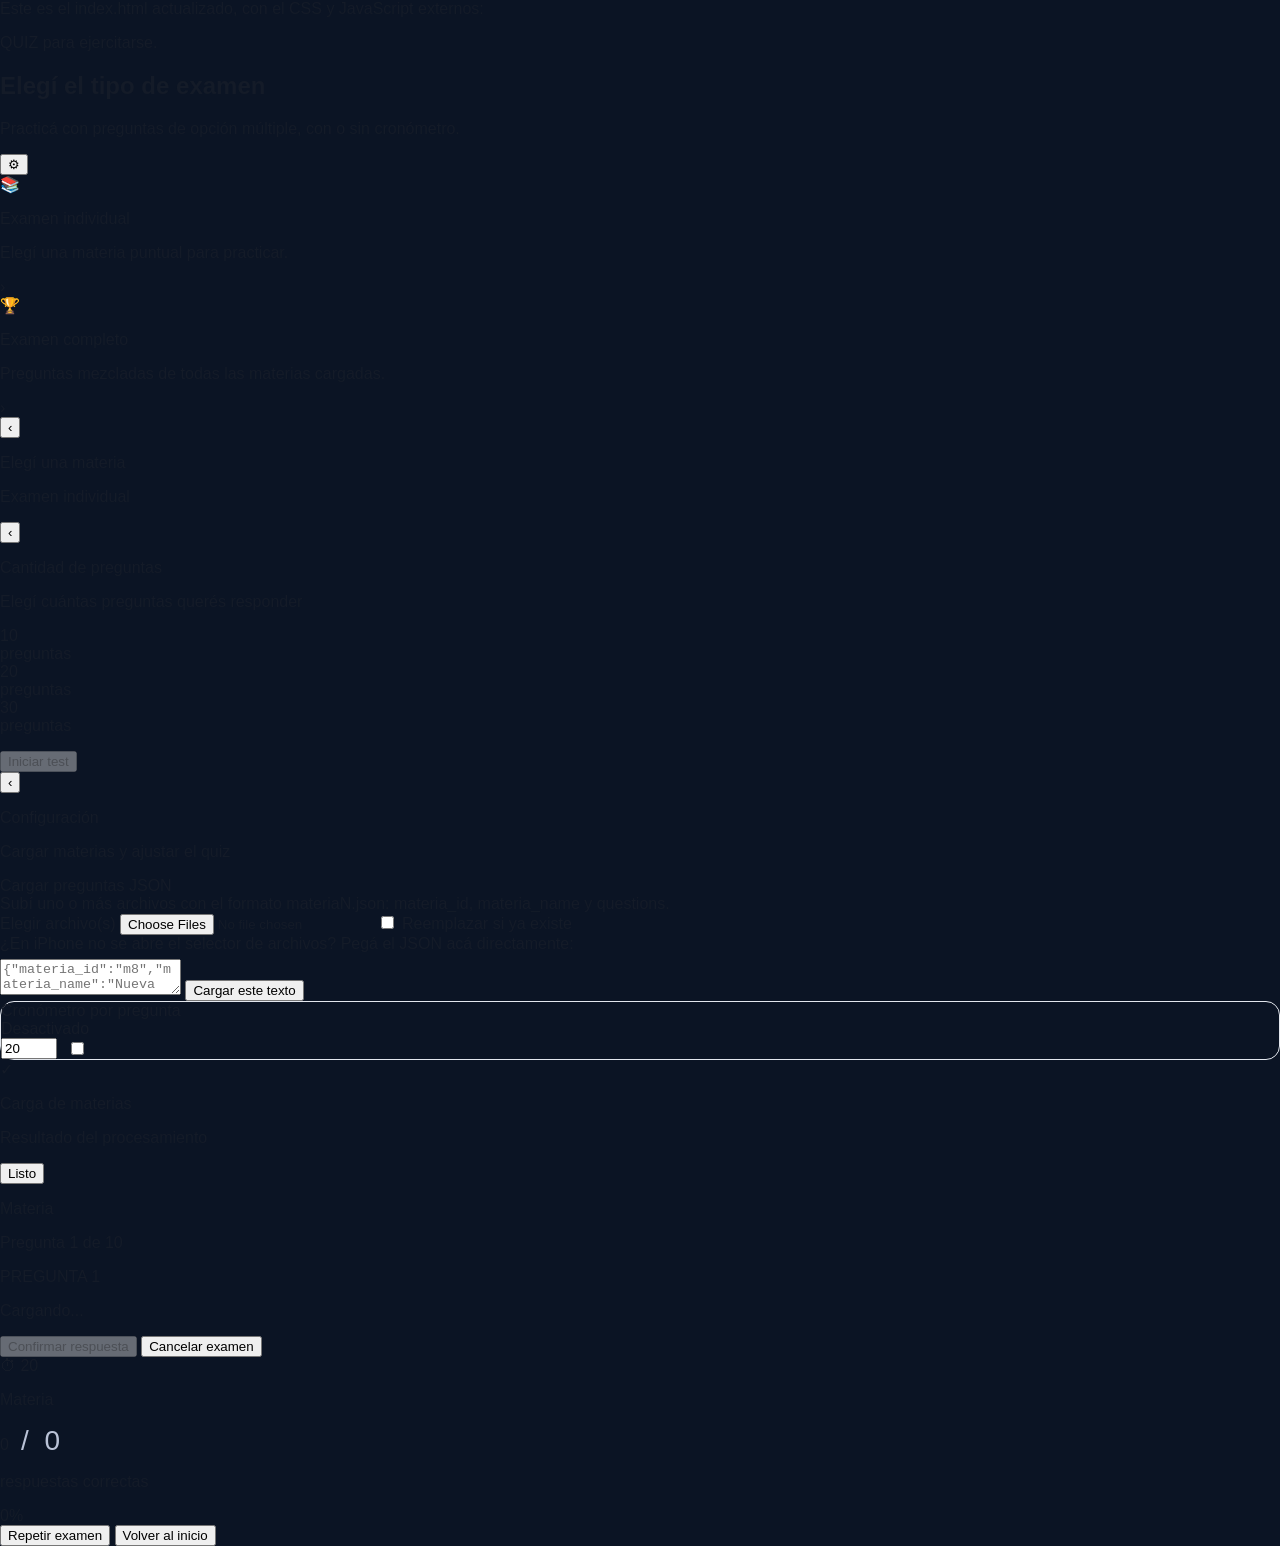
==== commit ac42428b: "Actualizar Index.html" ====
--- a/Index.html
+++ b/Index.html
@@ -1,982 +1,656 @@
+Este es el index.html actualizado, con el CSS y JavaScript externos:
+
 <!DOCTYPE html>
 <html lang="es">
 <head>
-<meta charset="UTF-8">
-<meta name="viewport" content="width=device-width, initial-scale=1.0">
-<title>Curso de Ascenso &mdash; Quiz</title>
-<style>
-  :root {
-    --navy: #12213B;
-    --navy-2: #1C3357;
-    --steel: #2E4A72;
-    --gold: #C9A24B;
-    --gold-dim: #9C7F38;
-    --bg: #EEF1F6;
-    --card: #FFFFFF;
-    --ink: #141B28;
-    --ink-dim: #5B6577;
-    --ok: #2E7D4F;
-    --ok-bg: #E6F4EA;
-    --bad: #B3412C;
-    --bad-bg: #FBE9E4;
-    --border: #E3E7EE;
-    --white: #FFFFFF;
-  }
-  * { box-sizing: border-box; }
-  html, body {
-    margin: 0; padding: 0; height: 100%;
-    font-family: -apple-system, BlinkMacSystemFont, "Segoe UI", Roboto, Helvetica, Arial, sans-serif;
-    background: #0B1424;
-    color: var(--ink);
-  }
-  #phone {
-    max-width: 430px;
-    margin: 0 auto;
-    min-height: 100vh;
-    background: var(--bg);
-    position: relative;
-    overflow: hidden;
-    display: flex;
-    flex-direction: column;
-  }
-  .screen { display: none; flex-direction: column; flex: 1; min-height: 100vh; }
-  .screen.active { display: flex; }
-
-  /* ---------- HOME ---------- */
-  #screen-home { background: var(--bg); }
-  .home-hero {
-    background: var(--navy);
-    padding: 38px 24px 30px;
-    color: var(--white);
-    position: relative;
-  }
-  .home-hero::after {
-    content: "";
-    position: absolute; left: 0; right: 0; bottom: -1px; height: 18px;
-    background: var(--bg);
-    border-radius: 18px 18px 0 0;
-  }
-  .home-eyebrow {
-    color: var(--gold);
-    font-size: 11px; font-weight: 700; letter-spacing: .14em;
-    text-transform: uppercase; margin: 0 0 8px;
-  }
-  .home-title { font-size: 26px; font-weight: 700; margin: 0 0 6px; line-height: 1.2; }
-  .home-sub { font-size: 13px; color: #B9C2D6; margin: 0; }
-  .home-hero-top { display: flex; align-items: flex-start; justify-content: space-between; gap: 10px; }
-  .btn-settings-gear {
-    flex-shrink: 0;
-    width: 38px; height: 38px; border-radius: 10px;
-    background: rgba(255,255,255,0.08); border: 1px solid rgba(255,255,255,0.16);
-    color: var(--gold); font-size: 17px;
-    display: flex; align-items: center; justify-content: center; cursor: pointer;
-  }
-  .btn-settings-gear:active { transform: scale(0.96); }
-
-  .upload-box {
-    margin: 0 18px 4px;
-    background: var(--card);
-    border: 1.5px dashed var(--border);
-    border-radius: 14px;
-    padding: 14px 16px;
-  }
-  .upload-row {
-    display: flex; align-items: center; justify-content: space-between;
-    gap: 10px; margin-top: 10px; flex-wrap: wrap;
-  }
-  .upload-btn {
-    background: var(--navy); color: var(--gold);
-    font-size: 12.5px; font-weight: 700;
-    padding: 9px 14px; border-radius: 10px; cursor: pointer;
-    position: relative; overflow: hidden;
-  }
-  .upload-btn input[type="file"] {
-    position: absolute; inset: 0; opacity: 0; cursor: pointer;
-  }
-  .upload-check {
-    font-size: 11.5px; color: var(--ink-dim); display: flex; align-items: center; gap: 6px;
-  }
-  #upload-feedback {
-    margin-top: 10px; display: flex; flex-direction: column; gap: 4px;
-  }
-  .upload-msg {
-    font-size: 11.5px; padding: 7px 9px; border-radius: 8px;
-    background: var(--ok-bg); color: var(--ok);
-  }
-  .upload-msg.error { background: var(--bad-bg); color: var(--bad); }
-
-  .materias-list {
-    padding: 22px 18px 90px;
-    display: flex; flex-direction: column; gap: 12px;
-    flex: 1;
-  }
-  .materia-card {
-    background: var(--card);
-    border: 1px solid var(--border);
-    border-radius: 14px;
-    padding: 16px 16px;
-    display: flex; align-items: center; gap: 14px;
-    cursor: pointer;
-    transition: transform .12s ease, box-shadow .12s ease;
-  }
-  .materia-card:active { transform: scale(0.98); }
-  .materia-card:hover { box-shadow: 0 4px 14px rgba(18,33,59,0.08); }
-  .materia-num {
-    width: 38px; height: 38px; border-radius: 50%;
-    background: var(--navy); color: var(--gold);
-    display: flex; align-items: center; justify-content: center;
-    font-weight: 700; font-size: 13px; flex-shrink: 0;
-  }
-  .materia-info { flex: 1; min-width: 0; }
-  .materia-name { font-size: 14.5px; font-weight: 600; color: var(--navy); margin: 0 0 3px; }
-  .materia-count { font-size: 12px; color: var(--ink-dim); margin: 0; }
-  .materia-arrow { color: var(--gold-dim); font-size: 18px; }
-
-  /* ---------- TIPO DE EXAMEN ---------- */
-  .tipo-list { padding: 22px 18px 40px; display: flex; flex-direction: column; gap: 14px; flex: 1; }
-  .tipo-card {
-    background: var(--card); border: 1px solid var(--border); border-radius: 16px;
-    padding: 20px 18px; display: flex; align-items: center; gap: 14px; cursor: pointer;
-    transition: transform .12s ease, box-shadow .12s ease;
-  }
-  .tipo-card:active { transform: scale(0.98); }
-  .tipo-card:hover { box-shadow: 0 4px 14px rgba(18,33,59,0.08); }
-  .tipo-icon {
-    width: 46px; height: 46px; border-radius: 12px; background: var(--navy); color: var(--gold);
-    display: flex; align-items: center; justify-content: center; font-size: 20px; flex-shrink: 0;
-  }
-  .tipo-info { flex: 1; min-width: 0; }
-  .tipo-name { font-size: 15.5px; font-weight: 700; color: var(--navy); margin: 0 0 4px; }
-  .tipo-desc { font-size: 12.5px; color: var(--ink-dim); margin: 0; line-height: 1.4; }
-  .tipo-arrow { color: var(--gold-dim); font-size: 18px; flex-shrink: 0; }
-
-  /* ---------- CANTIDAD DE PREGUNTAS ---------- */
-  .count-options { display: flex; gap: 12px; padding: 10px 18px 0; }
-  .count-option {
-    flex: 1; background: var(--card); border: 1.5px solid var(--border); border-radius: 14px;
-    padding: 22px 10px; text-align: center; cursor: pointer; transition: border-color .12s, background .12s;
-  }
-  .count-option:active { transform: scale(0.98); }
-  .count-option.selected { border-color: var(--gold); background: #FBF6EA; }
-  .count-option-num { font-size: 24px; font-weight: 700; color: var(--navy); }
-  .count-option-label { font-size: 11px; color: var(--ink-dim); margin-top: 4px; }
-  .count-note { font-size: 12px; color: var(--bad); padding: 14px 18px 0; text-align: center; min-height: 16px; }
-  .count-footer { padding: 18px; margin-top: auto; }
-
-  .settings-bar {
-    position: sticky; bottom: 0;
-    background: var(--card);
-    border-top: 1px solid var(--border);
-    padding: 12px 18px 14px;
-    display: flex; flex-direction: column; gap: 12px;
-  }
-  .settings-row {
-    display: flex; align-items: center; justify-content: space-between;
-    gap: 10px;
-  }
-  .settings-row + .settings-row {
-    padding-top: 12px; border-top: 1px solid var(--border);
-  }
-  .settings-label { font-size: 12.5px; color: var(--ink); font-weight: 600; }
-  .settings-sub { font-size: 11px; color: var(--ink-dim); margin-top: 2px; }
-  .switch {
-    position: relative; width: 44px; height: 26px; flex-shrink: 0;
-  }
-  .switch input { opacity: 0; width: 0; height: 0; }
-  .switch-track {
-    position: absolute; inset: 0; background: #C7CEDA;
-    border-radius: 14px; cursor: pointer; transition: background .15s;
-  }
-  .switch-track::before {
-    content: ""; position: absolute; width: 20px; height: 20px;
-    left: 3px; top: 3px; background: white; border-radius: 50%;
-    transition: transform .15s;
-    box-shadow: 0 1px 3px rgba(0,0,0,0.25);
-  }
-  .switch input:checked + .switch-track { background: var(--gold); }
-  .switch input:checked + .switch-track::before { transform: translateX(18px); }
-  .seconds-input {
-    width: 46px; text-align: center; border: 1px solid var(--border);
-    border-radius: 8px; padding: 5px 4px; font-size: 13px; font-weight: 600;
-    color: var(--navy);
-  }
-
-  /* ---------- SETTINGS ---------- */
-  #screen-settings { background: var(--bg); }
-  .settings-hero {
-    background: var(--navy);
-    padding: 30px 20px 24px;
-    color: var(--white);
-    position: relative;
-    display: flex; align-items: center; gap: 14px;
-  }
-  .settings-hero::after {
-    content: "";
-    position: absolute; left: 0; right: 0; bottom: -1px; height: 18px;
-    background: var(--bg);
-    border-radius: 18px 18px 0 0;
-  }
-  .btn-back-settings {
-    width: 34px; height: 34px; border-radius: 10px; flex-shrink: 0;
-    background: rgba(255,255,255,0.08); border: 1px solid rgba(255,255,255,0.16);
-    color: var(--gold); font-size: 18px; font-weight: 700;
-    display: flex; align-items: center; justify-content: center; cursor: pointer;
-  }
-  .settings-hero-title { font-size: 19px; font-weight: 700; margin: 0; }
-  .settings-hero-sub { font-size: 12.5px; color: #B9C2D6; margin: 3px 0 0; }
-  .settings-body { padding: 20px 18px 40px; display: flex; flex-direction: column; gap: 16px; flex: 1; }
-  .upload-paste { margin-top: 12px; padding-top: 12px; border-top: 1px solid var(--border); }
-  #json-paste-area {
-    width: 100%; min-height: 74px; resize: vertical; margin-top: 8px;
-    border: 1px solid var(--border); border-radius: 10px; padding: 10px;
-    font-size: 12px; font-family: ui-monospace, monospace; color: var(--ink);
-  }
-  .upload-paste-btn {
-    margin-top: 8px; background: var(--navy); color: var(--gold);
-    font-size: 12.5px; font-weight: 700; border: none;
-    padding: 9px 14px; border-radius: 10px; cursor: pointer;
-  }
-  .settings-card {
-    background: var(--card); border: 1px solid var(--border); border-radius: 14px; padding: 16px;
-  }
-  .settings-card-title { font-size: 13.5px; font-weight: 700; color: var(--navy); margin: 0 0 3px; }
-  .settings-card-sub { font-size: 11.5px; color: var(--ink-dim); margin: 0 0 12px; }
-
-  /* ---------- MODAL ---------- */
-  .modal-overlay {
-    position: fixed; inset: 0; background: rgba(11,20,36,0.6);
-    display: none; align-items: center; justify-content: center;
-    padding: 24px; z-index: 50;
-  }
-  .modal-overlay.active { display: flex; }
-  .modal-card {
-    background: var(--card); border-radius: 18px; width: 100%; max-width: 360px;
-    overflow: hidden; box-shadow: 0 18px 40px rgba(11,20,36,0.35);
-  }
-  .modal-header {
-    background: var(--navy); padding: 20px 20px 16px; color: var(--white); position: relative;
-  }
-  .modal-icon {
-    width: 40px; height: 40px; border-radius: 50%; background: rgba(201,162,75,0.16);
-    color: var(--gold); display: flex; align-items: center; justify-content: center;
-    font-size: 19px; margin-bottom: 10px;
-  }
-  .modal-title { font-size: 16px; font-weight: 700; margin: 0; }
-  .modal-sub { font-size: 12px; color: #B9C2D6; margin: 3px 0 0; }
-  .modal-body { padding: 16px 20px; max-height: 40vh; overflow-y: auto; display: flex; flex-direction: column; gap: 8px; }
-  .modal-footer { padding: 4px 20px 20px; }
-
-  /* ---------- QUIZ ---------- */
-  #screen-quiz { background: var(--bg); position: relative; }
-  .quiz-header { padding: 28px 20px 14px; }
-  .quiz-titles { margin-bottom: 14px; display: flex; align-items: flex-start; justify-content: space-between; gap: 12px; }
-  .quiz-titles-text { min-width: 0; flex: 1; }
-  .btn-cancel-quiz {
-    width: 100%; text-align: center; padding: 16px; border: 1.5px solid var(--bad);
-    border-radius: 12px; background: var(--bad-bg); color: var(--bad);
-    font-size: 15px; font-weight: 700; cursor: pointer;
-  }
-  .btn-cancel-quiz:active { transform: scale(0.98); }
-  .quiz-materia-title {
-    font-size: 20px; font-weight: 700; color: var(--navy);
-    white-space: nowrap; overflow: hidden; text-overflow: ellipsis;
-    margin: 0;
-  }
-  .quiz-status { font-size: 13px; font-weight: 700; color: var(--gold-dim); margin: 4px 0 0; }
-  .progress-track {
-    height: 10px; background: var(--border); border-radius: 5px; overflow: hidden;
-  }
-  .progress-fill { height: 100%; width: 0%; background: var(--gold); transition: width .25s ease; }
-
-  .quiz-body {
-    flex: 1; overflow-y: auto; padding: 0 18px 200px;
-  }
-  .question-card {
-    background: var(--card); border: 1.5px solid var(--border); border-radius: 14px;
-    padding: 18px; margin-bottom: 18px;
-  }
-  .question-label {
-    font-size: 11px; font-weight: 700; letter-spacing: .08em; color: var(--gold-dim);
-    text-transform: uppercase; margin: 0 0 6px;
-  }
-  .question-text { font-size: 15.5px; line-height: 1.5; color: var(--ink); margin: 0; }
-
-  .answers { display: flex; flex-direction: column; gap: 10px; }
-  .answer-option {
-    background: var(--card); border: 1.5px solid var(--border); border-radius: 12px;
-    padding: 13px 14px; display: flex; align-items: center; gap: 12px;
-    font-size: 13.5px; color: var(--ink); cursor: pointer;
-    transition: border-color .12s, background .12s;
-  }
-  .answer-option:hover { border-color: var(--gold-dim); }
-  .answer-option .letter {
-    width: 24px; height: 24px; border-radius: 50%; background: var(--bg);
-    color: var(--navy); font-size: 12px; font-weight: 700;
-    display: flex; align-items: center; justify-content: center; flex-shrink: 0;
-  }
-  .answer-option.selected { border-color: var(--gold); background: #FBF6EA; }
-  .answer-option.selected .letter { background: var(--gold); color: var(--white); }
-  .answer-option.correct { border-color: var(--ok); background: var(--ok-bg); }
-  .answer-option.correct .letter { background: var(--ok); color: white; }
-  .answer-option.wrong { border-color: var(--bad); background: var(--bad-bg); }
-  .answer-option.wrong .letter { background: var(--bad); color: white; }
-  .answer-option.disabled { cursor: default; }
-
-  .quiz-footer {
-    position: absolute; left: 0; right: 0; bottom: 0;
-    padding: 18px; display: flex; flex-direction: column; gap: 10px;
-  }
-  .btn-primary {
-    width: 100%; text-align: center; padding: 15px; border: none;
-    border-radius: 12px; background: var(--navy); color: var(--gold);
-    font-size: 14.5px; font-weight: 700; cursor: pointer;
-    opacity: .5; transition: opacity .15s;
-  }
-  .btn-primary.enabled { opacity: 1; }
-  .btn-primary:disabled { cursor: not-allowed; }
-
-  /* Floating timer */
-  #timer-card-wrapper {
-    position: absolute; right: 22px; bottom: 190px;
-    width: 86px; height: 86px; display: none;
-  }
-  #timer-pulse-ring {
-    position: absolute; inset: 0; border-radius: 50%;
-    border: 2.5px solid var(--gold);
-    animation: pulseRing 1s linear infinite;
-  }
-  #timer-pulse-ring.urgent { border-color: var(--bad); animation-duration: .7s; }
-  #timer-circle {
-    position: absolute; inset: 11px; border-radius: 50%;
-    background: var(--navy); border: 2.5px solid var(--gold);
-    display: flex; flex-direction: column; align-items: center; justify-content: center;
-  }
-  #timer-circle.urgent { background: var(--bad); border-color: var(--white); }
-  #timer-icon { font-size: 12px; color: var(--gold); }
-  #timer-circle.urgent #timer-icon { color: var(--white); }
-  #timer-value { font-size: 22px; font-weight: 700; color: var(--white); line-height: 1.1; }
-  @keyframes pulseRing {
-    0% { transform: scale(1); opacity: .9; }
-    100% { transform: scale(1.45); opacity: 0; }
-  }
-
-  /* ---------- RESULTS ---------- */
-  #screen-results { background: var(--navy); color: var(--white); align-items: center; justify-content: center; text-align: center; padding: 40px 24px; }
-  .results-eyebrow { color: var(--gold); font-size: 11px; font-weight: 700; letter-spacing: .14em; text-transform: uppercase; margin: 0 0 14px; }
-  .results-score { font-size: 56px; font-weight: 700; margin: 0; line-height: 1; }
-  .results-total { font-size: 15px; color: #B9C2D6; margin: 8px 0 0; }
-  .results-pct {
-    margin: 22px 0 30px; font-size: 14px; font-weight: 700; color: var(--navy);
-    background: var(--gold); display: inline-block; padding: 8px 18px; border-radius: 20px;
-  }
-  .results-actions { display: flex; flex-direction: column; gap: 10px; width: 100%; max-width: 280px; }
-  .btn-secondary {
-    padding: 14px; border-radius: 12px; border: 1.5px solid rgba(255,255,255,0.25);
-    background: transparent; color: var(--white); font-size: 14px; font-weight: 600; cursor: pointer;
-  }
-  .btn-gold {
-    padding: 14px; border-radius: 12px; border: none;
-    background: var(--gold); color: var(--navy); font-size: 14px; font-weight: 700; cursor: pointer;
-  }
-
-  ::-webkit-scrollbar { width: 0; height: 0; }
-</style>
+  <meta charset="UTF-8">
+
+  <meta
+    name="viewport"
+    content="width=device-width, initial-scale=1.0"
+  >
+
+  <title>Curso de Ascenso — Quiz</title>
+
+  <link rel="stylesheet" href="style.css">
 </head>
+
 <body>
+
 <div id="phone">
 
-  <!-- ============ HOME (tipo de examen) ============ -->
+  <!-- ============ HOME ============ -->
   <section id="screen-home" class="screen active">
+
     <div class="home-hero">
+
       <div class="home-hero-top">
+
         <div>
-          <p class="home-eyebrow">QUIZ para ejercitarse.</p>
-          <h1 class="home-title">Elegí el tipo de examen</h1>
-          <p class="home-sub">Practicá con preguntas de opción múltiple, con o sin cronómetro.</p>
-        </div>
-        <button class="btn-settings-gear" id="btn-open-settings" title="Configuración">&#9881;</button>
-      </div>
-    </div>
+          <p class="home-eyebrow">
+            QUIZ para ejercitarse.
+          </p>
+
+          <h1 class="home-title">
+            Elegí el tipo de examen
+          </h1>
+
+          <p class="home-sub">
+            Practicá con preguntas de opción múltiple, con o sin cronómetro.
+          </p>
+        </div>
+
+        <button
+          type="button"
+          class="btn-settings-gear"
+          id="btn-open-settings"
+          title="Configuración"
+          aria-label="Abrir configuración"
+        >
+          &#9881;
+        </button>
+
+      </div>
+
+    </div>
+
     <div class="tipo-list">
-      <div class="tipo-card" id="btn-tipo-individual">
-        <div class="tipo-icon">&#128218;</div>
+
+      <div
+        class="tipo-card"
+        id="btn-tipo-individual"
+        role="button"
+        tabindex="0"
+      >
+
+        <div class="tipo-icon">
+          &#128218;
+        </div>
+
         <div class="tipo-info">
-          <p class="tipo-name">Examen individual</p>
-          <p class="tipo-desc">Elegí una materia puntual para practicar.</p>
-        </div>
-        <div class="tipo-arrow">&#8250;</div>
-      </div>
-      <div class="tipo-card" id="btn-tipo-completo">
-        <div class="tipo-icon">&#127942;</div>
+          <p class="tipo-name">
+            Examen individual
+          </p>
+
+          <p class="tipo-desc">
+            Elegí una materia puntual para practicar.
+          </p>
+        </div>
+
+        <div class="tipo-arrow">
+          &#8250;
+        </div>
+
+      </div>
+
+      <div
+        class="tipo-card"
+        id="btn-tipo-completo"
+        role="button"
+        tabindex="0"
+      >
+
+        <div class="tipo-icon">
+          &#127942;
+        </div>
+
         <div class="tipo-info">
-          <p class="tipo-name">Examen completo</p>
-          <p class="tipo-desc">Preguntas mezcladas de todas las materias cargadas.</p>
-        </div>
-        <div class="tipo-arrow">&#8250;</div>
-      </div>
-    </div>
+          <p class="tipo-name">
+            Examen completo
+          </p>
+
+          <p class="tipo-desc">
+            Preguntas mezcladas de todas las materias cargadas.
+          </p>
+        </div>
+
+        <div class="tipo-arrow">
+          &#8250;
+        </div>
+
+      </div>
+
+    </div>
+
   </section>
 
-  <!-- ============ MATERIAS (examen individual) ============ -->
+
+  <!-- ============ MATERIAS ============ -->
   <section id="screen-materias" class="screen">
+
     <div class="settings-hero">
-      <button class="btn-back-settings" id="btn-back-materias">&#8249;</button>
+
+      <button
+        type="button"
+        class="btn-back-settings"
+        id="btn-back-materias"
+        aria-label="Volver"
+      >
+        &#8249;
+      </button>
+
       <div>
-        <p class="settings-hero-title">Elegí una materia</p>
-        <p class="settings-hero-sub">Examen individual</p>
-      </div>
-    </div>
-    <div class="materias-list" id="materias-list"></div>
+        <p class="settings-hero-title">
+          Elegí una materia
+        </p>
+
+        <p class="settings-hero-sub">
+          Examen individual
+        </p>
+      </div>
+
+    </div>
+
+    <div
+      class="materias-list"
+      id="materias-list"
+    ></div>
+
   </section>
+
 
   <!-- ============ CANTIDAD DE PREGUNTAS ============ -->
   <section id="screen-count" class="screen">
+
     <div class="settings-hero">
-      <button class="btn-back-settings" id="btn-back-count">&#8249;</button>
+
+      <button
+        type="button"
+        class="btn-back-settings"
+        id="btn-back-count"
+        aria-label="Volver"
+      >
+        &#8249;
+      </button>
+
       <div>
-        <p class="settings-hero-title" id="count-screen-title">Cantidad de preguntas</p>
-        <p class="settings-hero-sub" id="count-screen-sub">Elegí cuántas preguntas querés responder</p>
-      </div>
-    </div>
+
+        <p
+          class="settings-hero-title"
+          id="count-screen-title"
+        >
+          Cantidad de preguntas
+        </p>
+
+        <p
+          class="settings-hero-sub"
+          id="count-screen-sub"
+        >
+          Elegí cuántas preguntas querés responder
+        </p>
+
+      </div>
+
+    </div>
+
     <div class="count-options">
-      <div class="count-option" data-count="10">
-        <div class="count-option-num">10</div>
-        <div class="count-option-label">preguntas</div>
-      </div>
-      <div class="count-option" data-count="20">
-        <div class="count-option-num">20</div>
-        <div class="count-option-label">preguntas</div>
-      </div>
-      <div class="count-option" data-count="30">
-        <div class="count-option-num">30</div>
-        <div class="count-option-label">preguntas</div>
-      </div>
-    </div>
-    <p class="count-note" id="count-note"></p>
+
+      <div
+        class="count-option"
+        data-count="10"
+        role="button"
+        tabindex="0"
+      >
+        <div class="count-option-num">
+          10
+        </div>
+
+        <div class="count-option-label">
+          preguntas
+        </div>
+      </div>
+
+      <div
+        class="count-option"
+        data-count="20"
+        role="button"
+        tabindex="0"
+      >
+        <div class="count-option-num">
+          20
+        </div>
+
+        <div class="count-option-label">
+          preguntas
+        </div>
+      </div>
+
+      <div
+        class="count-option"
+        data-count="30"
+        role="button"
+        tabindex="0"
+      >
+        <div class="count-option-num">
+          30
+        </div>
+
+        <div class="count-option-label">
+          preguntas
+        </div>
+      </div>
+
+    </div>
+
+    <p
+      class="count-note"
+      id="count-note"
+    ></p>
+
     <div class="count-footer">
-      <button class="btn-primary" id="btn-start-test" disabled>Iniciar test</button>
-    </div>
+
+      <button
+        type="button"
+        class="btn-primary"
+        id="btn-start-test"
+        disabled
+      >
+        Iniciar test
+      </button>
+
+    </div>
+
   </section>
 
-  <!-- ============ SETTINGS ============ -->
+
+  <!-- ============ CONFIGURACIÓN ============ -->
   <section id="screen-settings" class="screen">
+
     <div class="settings-hero">
-      <button class="btn-back-settings" id="btn-close-settings">&#8249;</button>
+
+      <button
+        type="button"
+        class="btn-back-settings"
+        id="btn-close-settings"
+        aria-label="Volver al inicio"
+      >
+        &#8249;
+      </button>
+
       <div>
-        <p class="settings-hero-title">Configuración</p>
-        <p class="settings-hero-sub">Cargar materias y ajustar el quiz</p>
-      </div>
-    </div>
+
+        <p class="settings-hero-title">
+          Configuración
+        </p>
+
+        <p class="settings-hero-sub">
+          Cargar materias y ajustar el quiz
+        </p>
+
+      </div>
+
+    </div>
+
     <div class="settings-body">
+
       <div class="settings-card">
-        <div class="settings-card-title">Cargar preguntas (JSON)</div>
-        <div class="settings-card-sub">Subí uno o más archivos con el formato de materiaN.json (materia_id, materia_name, questions)</div>
+
+        <div class="settings-card-title">
+          Cargar preguntas JSON
+        </div>
+
+        <div class="settings-card-sub">
+          Subí uno o más archivos con el formato
+          materiaN.json: materia_id, materia_name y questions.
+        </div>
+
         <div class="upload-row">
+
           <label class="upload-btn">
+
             Elegir archivo(s)
-            <input type="file" id="json-file-input" accept=".json" multiple>
+
+            <input
+              type="file"
+              id="json-file-input"
+              accept=".json,application/json"
+              multiple
+            >
+
           </label>
+
           <label class="upload-check">
-            <input type="checkbox" id="replace-toggle">
+
+            <input
+              type="checkbox"
+              id="replace-toggle"
+            >
+
             Reemplazar si ya existe
+
           </label>
-        </div>
+
+        </div>
+
         <div class="upload-paste">
-          <div class="settings-sub" style="margin-bottom:6px;">¿En iPhone no se abre el selector de archivos? Pegá el JSON acá directamente:</div>
-          <textarea id="json-paste-area" placeholder='{"materia_id": "m8", "materia_name": "...", "questions": [...]}'></textarea>
-          <button class="upload-paste-btn" id="btn-load-paste">Cargar este texto</button>
-        </div>
-      </div>
-      <div class="settings-bar" style="position:static; border-radius:14px; border:1px solid var(--border);">
+
+          <div
+            class="settings-sub"
+            style="margin-bottom: 6px;"
+          >
+            ¿En iPhone no se abre el selector de archivos?
+            Pegá el JSON acá directamente:
+          </div>
+
+          <textarea
+            id="json-paste-area"
+            spellcheck="false"
+            placeholder='{"materia_id":"m8","materia_name":"Nueva materia","questions":[...]}'
+          ></textarea>
+
+          <button
+            type="button"
+            class="upload-paste-btn"
+            id="btn-load-paste"
+          >
+            Cargar este texto
+          </button>
+
+        </div>
+
+      </div>
+
+      <div
+        class="settings-bar"
+        style="
+          position: static;
+          border-radius: 14px;
+          border: 1px solid var(--border);
+        "
+      >
+
         <div class="settings-row">
+
           <div>
-            <div class="settings-label">Cronómetro por pregunta</div>
-            <div class="settings-sub" id="timer-sub-label">Desactivado</div>
+
+            <div class="settings-label">
+              Cronómetro por pregunta
+            </div>
+
+            <div
+              class="settings-sub"
+              id="timer-sub-label"
+            >
+              Desactivado
+            </div>
+
           </div>
-          <div style="display:flex; align-items:center; gap:10px;">
-            <input type="number" class="seconds-input" id="timer-seconds-input" value="20" min="5" max="120">
+
+          <div
+            style="
+              display: flex;
+              align-items: center;
+              gap: 10px;
+            "
+          >
+
+            <input
+              type="number"
+              class="seconds-input"
+              id="timer-seconds-input"
+              value="20"
+              min="5"
+              max="120"
+              inputmode="numeric"
+              aria-label="Segundos por pregunta"
+            >
+
             <label class="switch">
-              <input type="checkbox" id="timer-toggle">
+
+              <input
+                type="checkbox"
+                id="timer-toggle"
+                aria-label="Activar cronómetro"
+              >
+
               <span class="switch-track"></span>
+
             </label>
+
           </div>
-        </div>
-      </div>
-    </div>
+
+        </div>
+
+      </div>
+
+    </div>
+
   </section>
 
-  <!-- ============ UPLOAD MODAL ============ -->
-  <div class="modal-overlay" id="upload-modal-overlay">
+
+  <!-- ============ MODAL DE CARGA ============ -->
+  <div
+    class="modal-overlay"
+    id="upload-modal-overlay"
+    role="dialog"
+    aria-modal="true"
+    aria-labelledby="upload-modal-title"
+  >
+
     <div class="modal-card">
+
       <div class="modal-header">
-        <div class="modal-icon">&#10003;</div>
-        <p class="modal-title">Carga de materias</p>
-        <p class="modal-sub" id="modal-sub">Resultado del procesamiento</p>
-      </div>
-      <div class="modal-body" id="modal-body"></div>
+
+        <div class="modal-icon">
+          &#10003;
+        </div>
+
+        <p
+          class="modal-title"
+          id="upload-modal-title"
+        >
+          Carga de materias
+        </p>
+
+        <p
+          class="modal-sub"
+          id="modal-sub"
+        >
+          Resultado del procesamiento
+        </p>
+
+      </div>
+
+      <div
+        class="modal-body"
+        id="modal-body"
+      ></div>
+
       <div class="modal-footer">
-        <button class="btn-primary enabled" id="btn-modal-close">Listo</button>
-      </div>
-    </div>
+
+        <button
+          type="button"
+          class="btn-primary enabled"
+          id="btn-modal-close"
+        >
+          Listo
+        </button>
+
+      </div>
+
+    </div>
+
   </div>
 
 
   <!-- ============ QUIZ ============ -->
   <section id="screen-quiz" class="screen">
+
     <div class="quiz-header">
+
       <div class="quiz-titles">
+
         <div class="quiz-titles-text">
-          <p class="quiz-materia-title" id="quiz-materia-title">Materia</p>
-          <p class="quiz-status" id="quiz-status">Pregunta 1 de 10</p>
-        </div>
-      </div>
-      <div class="progress-track"><div class="progress-fill" id="progress-fill"></div></div>
+
+          <p
+            class="quiz-materia-title"
+            id="quiz-materia-title"
+          >
+            Materia
+          </p>
+
+          <p
+            class="quiz-status"
+            id="quiz-status"
+          >
+            Pregunta 1 de 10
+          </p>
+
+        </div>
+
+      </div>
+
+      <div class="progress-track">
+
+        <div
+          class="progress-fill"
+          id="progress-fill"
+        ></div>
+
+      </div>
+
     </div>
 
     <div class="quiz-body">
+
       <div class="question-card">
-        <p class="question-label" id="question-label">PREGUNTA 1</p>
-        <p class="question-text" id="question-text">Cargando...</p>
-      </div>
-      <div class="answers" id="answers-container"></div>
+
+        <p
+          class="question-label"
+          id="question-label"
+        >
+          PREGUNTA 1
+        </p>
+
+        <p
+          class="question-text"
+          id="question-text"
+        >
+          Cargando...
+        </p>
+
+      </div>
+
+      <div
+        class="answers"
+        id="answers-container"
+      ></div>
+
     </div>
 
     <div class="quiz-footer">
-      <button class="btn-primary" id="btn-confirm" disabled>Confirmar respuesta</button>
-      <button class="btn-cancel-quiz" id="btn-cancel-quiz">Cancelar examen</button>
-    </div>
-
-    <div id="timer-card-wrapper">
+
+      <button
+        type="button"
+        class="btn-primary"
+        id="btn-confirm"
+        disabled
+      >
+        Confirmar respuesta
+      </button>
+
+      <button
+        type="button"
+        class="btn-cancel-quiz"
+        id="btn-cancel-quiz"
+      >
+        Cancelar examen
+      </button>
+
+    </div>
+
+    <div
+      id="timer-card-wrapper"
+      aria-live="polite"
+    >
+
       <div id="timer-pulse-ring"></div>
+
       <div id="timer-circle">
-        <span id="timer-icon">&#9201;</span>
-        <span id="timer-value">20</span>
-      </div>
-    </div>
+
+        <span id="timer-icon">
+          &#9201;
+        </span>
+
+        <span id="timer-value">
+          20
+        </span>
+
+      </div>
+
+    </div>
+
   </section>
 
-  <!-- ============ RESULTS ============ -->
+
+  <!-- ============ RESULTADOS ============ -->
   <section id="screen-results" class="screen">
-    <p class="results-eyebrow" id="results-materia">Materia</p>
-    <p class="results-score"><span id="results-score">0</span><span style="font-size:28px; color:#B9C2D6;">&nbsp;/&nbsp;<span id="results-total-inline">0</span></span></p>
-    <p class="results-total">respuestas correctas</p>
-    <div class="results-pct" id="results-pct">0%</div>
+
+    <p
+      class="results-eyebrow"
+      id="results-materia"
+    >
+      Materia
+    </p>
+
+    <p class="results-score">
+
+      <span id="results-score">
+        0
+      </span>
+
+      <span
+        style="
+          font-size: 28px;
+          color: #B9C2D6;
+        "
+      >
+        &nbsp;/&nbsp;
+
+        <span id="results-total-inline">
+          0
+        </span>
+
+      </span>
+
+    </p>
+
+    <p class="results-total">
+      respuestas correctas
+    </p>
+
+    <div
+      class="results-pct"
+      id="results-pct"
+    >
+      0%
+    </div>
+
     <div class="results-actions">
-      <button class="btn-gold" id="btn-retry">Repetir esta materia</button>
-      <button class="btn-secondary" id="btn-home">Volver al inicio</button>
-    </div>
+
+      <button
+        type="button"
+        class="btn-gold"
+        id="btn-retry"
+      >
+        Repetir examen
+      </button>
+
+      <button
+        type="button"
+        class="btn-secondary"
+        id="btn-home"
+      >
+        Volver al inicio
+      </button>
+
+    </div>
+
   </section>
 
 </div>
 
-<script>
-const MATERIAS = {"m1": {"materia_id": "m1", "materia_name": "Jefe de Servicios", "questions": [{"text": "Según el Art. 88 de la Ley N° 5688, ¿durante qué horario rige el deber del personal policial de intervenir ante situaciones riesgosas?", "options": ["Únicamente durante allanamientos ordenados", "Durante su horario de servicio ordinario o complementario", "Solo si media orden expresa del Jefe de Dependencia"], "correct": 1}, {"text": "Desde un enfoque práctico, ¿cuáles son los cuatro tipos de intervención en toda actuación policial?", "options": ["Hechos, Faltas, Contravenciones y Delitos", "Denuncias, Sumarios, Actas y Expedientes", "Detenciones, Secuestros, Allanamientos y Testimoniales"], "correct": 0}, {"text": "¿Cómo se denomina el sistema informático donde la Policía de la Ciudad registra, gestiona y audita digitalmente sus actuaciones?", "options": ["SADE", "GAP Web (Sistema de Gestión de Actuaciones Policiales)", "SIRMA"], "correct": 1}, {"text": "En contexto policial, un 'Hecho' se define como:", "options": ["Toda situación que constituye delito de acción pública", "Una situación con la que toma contacto el funcionario sin que llegue a constituir falta, contravención o delito", "Exclusivamente los accidentes de tránsito con lesionados"], "correct": 1}, {"text": "Cuando un hecho no amerita expediente Constancia ni Contravención, ¿cómo queda registrado?", "options": ["No se registra de ninguna forma", "Mediante constancia en el parte del móvil y carta de novedades del D.E.P.", "Se remite directamente al fuero civil"], "correct": 1}, {"text": "¿Qué instrumento se utiliza para registrar una Falta de Tránsito?", "options": ["El Acta de Infracción", "El Acta Circunstanciada", "El Acta de Secuestro"], "correct": 0}, {"text": "¿Qué organismo tiene competencia en el tratamiento de las faltas comprendidas en la Ley 451 (Régimen de Faltas) de la Ciudad?", "options": ["La Dirección General de Administración de Infracciones (DGAI)", "La Fiscalía Penal, Contravencional y de Faltas", "El Cuerpo de Agentes de Control de Tránsito exclusivamente"], "correct": 0}, {"text": "Una vez labrada el acta de infracción municipal, ¿mediante qué sistema se eleva a la DGAI?", "options": ["Por correo postal certificado", "Mediante expediente electrónico en el sistema SADE", "Se archiva en la dependencia sin elevarse"], "correct": 1}, {"text": "Las contravenciones constituyen una infracción a:", "options": ["El Código Penal de la Nación", "El Código Contravencional - Ley N° 1472", "La Ley 5688 exclusivamente"], "correct": 1}, {"text": "En materia contravencional, ¿qué autoridad judicial resulta competente según turnos judiciales?", "options": ["El Juzgado en lo Civil", "La Fiscalía Penal, Contravencional y de Faltas en turno del Ministerio Público Fiscal", "La Cámara Federal"], "correct": 1}, {"text": "Ante una flagrante contravención que produzca grave e inminente peligro para la salud o seguridad públicas, la autoridad preventora puede adoptar como medida precautoria:", "options": ["La clausura preventiva", "La detención por 48 horas sin consulta", "El decomiso definitivo automático"], "correct": 0}, {"text": "La superioridad que se ejerce sobre otro por poseer un grado superior en la escala jerárquica se denomina:", "options": ["Superioridad funcional", "Superioridad jerárquica", "Superioridad orgánica"], "correct": 1}, {"text": "La superioridad que se ejerce durante una misión u operación concreta, con independencia del grado o cargo, se denomina:", "options": ["Superioridad por antigüedad", "Superioridad orgánica", "Superioridad funcional"], "correct": 2}, {"text": "Los egresados del Instituto Superior de Seguridad Pública se integran al Escalafón General Policial en:", "options": ["El primer puesto del grado de Oficial", "El último puesto del grado de Oficial", "El puesto que determine su antigüedad civil previa"], "correct": 1}, {"text": "En el orden de precedencia entre personal del mismo grado (sin tener en cuenta la antigüedad), ¿quién precede en primer lugar?", "options": ["El personal en situación de retiro", "El personal en situación de actividad", "El personal en retiro llamado a prestar servicios"], "correct": 1}, {"text": "Según el Art. 88 de la Ley N° 5688, el deber de intervenir ante situaciones riesgosas rige únicamente durante el horario de servicio ordinario, y no durante el complementario.", "type": "vf", "correct": false}, {"text": "El GAP Web es el sistema informático mediante el cual la Policía de la Ciudad registra, gestiona y audita digitalmente sus actuaciones.", "type": "vf", "correct": true}]}, "m2": {"materia_id": "m2", "materia_name": "Jefe de Oficina Judicial", "questions": [{"text": "Según la RESOL-2023-1834-GCABA-JPCAD, la Oficina de Judiciales se compone de:", "options": ["Jefe de la Oficina de Judiciales, Depósito Judicial y personal en funciones administrativas", "Solo el Jefe de la Oficina y un chofer asignado", "Jefe de Judiciales y Jefe de Guardia únicamente"], "correct": 0}, {"text": "El Jefe de Judiciales es nombrado por:", "options": ["El Ministerio de Seguridad directamente", "El Jefe de la División", "Votación del personal de la dependencia"], "correct": 1}, {"text": "En materia judicial, el Jefe de Judiciales actúa como:", "options": ["Secretario en la sustanciación de las actuaciones labradas en la oficina", "Juez de instrucción sumarial", "Fiscal auxiliar de turno"], "correct": 0}, {"text": "¿Está facultado el Jefe de Judiciales para citar ciudadanos a presentarse en sede policial a fin de cumplir diligencias?", "options": ["Sí, cuando sea necesario para la instrucción sumarial", "No, solo puede hacerlo un juez", "Solo con autorización previa del Ministerio Público Fiscal por escrito"], "correct": 0}, {"text": "Entre los libros y registros que debe mantener actualizados el Jefe de Judiciales se encuentra:", "options": ["El libro de asistencia del comedor policial", "El libro registro de sumarios y contravenciones", "El libro de mantenimiento vehicular"], "correct": 1}, {"text": "El artículo de la RESOL-2023-1834-GCABA-JPCAD que enumera de forma detallada las atribuciones y deberes del Jefe de Judiciales es el:", "options": ["Artículo 88", "Artículo 141", "Artículo 53"], "correct": 1}, {"text": "Ante toda novedad relacionada con consignas y medidas de protección, el Jefe de Judiciales debe comunicar de inmediato a:", "options": ["Los medios de prensa", "El Jefe de la Dependencia o de la División", "El detenido bajo custodia"], "correct": 1}, {"text": "Si en un Expediente de Exposición no pudiera identificarse o ubicarse al propietario de los elementos involucrados, ¿a qué autoridad se da intervención para resolver su destino final?", "options": ["A la autoridad judicial del fuero civil", "A la Legislatura porteña", "Al Registro de la Propiedad Automotor exclusivamente"], "correct": 0}]}, "m3": {"materia_id": "m3", "materia_name": "CPPCABA", "questions": [{"text": "La Teoría del Caso se define como:", "options": ["Un simple listado de pruebas documentales", "Una historia simple, lógica y persuasiva sobre lo que realmente sucedió", "Un formulario preimpreso de acta contravencional"], "correct": 1}, {"text": "El estándar probatorio para arribar a una condena, mencionado en el marco de la Teoría del Caso, es:", "options": ["Certeza absoluta e infalible", "Más allá de toda duda razonable (in dubio pro reo)", "Simple verosimilitud de los hechos"], "correct": 1}, {"text": "La característica de la Teoría del Caso según la cual no pueden presentarse varias versiones alternativas de los hechos se denomina:", "options": ["Mutable", "Verosímil", "Única"], "correct": 2}, {"text": "La característica que exige que la Teoría del Caso dé cuenta de todos los hechos, sin dejar cabos sueltos, se denomina:", "options": ["Autosuficiente", "Flexible", "Provisoria"], "correct": 0}, {"text": "El relato de los hechos dentro de la Teoría del Caso debe responder principalmente a las preguntas:", "options": ["Quién, qué, cuándo, dónde, cómo (y por qué)", "Cuánto, cuándo y con qué presupuesto", "Quién ganó y quién perdió el litigio"], "correct": 0}, {"text": "El relato de los hechos de la Teoría del Caso NO puede contener:", "options": ["Los datos de tiempo y lugar del hecho", "Valoraciones jurídicas ni probatorias", "El nombre del imputado"], "correct": 1}, {"text": "Desde la 'notitia criminis', la Teoría del Caso resulta útil para:", "options": ["Llevar adelante la investigación, decidir la fortaleza del caso y preparar la audiencia de juicio oral", "Reemplazar la denuncia penal formal", "Evitar la intervención de la Fiscalía"], "correct": 0}, {"text": "Según el programa tentativo de la materia, en la clase dedicada a 'urgencia e inmediatez' se abordan especialmente:", "options": ["Flagrancia y sus tipos, allanamiento y secuestro", "Régimen disciplinario y sumarios administrativos", "Organigrama de la Oficina de Administración"], "correct": 0}]}, "m4": {"materia_id": "m4", "materia_name": "Guía de Actuación Policial", "questions": [{"text": "El D.E.I.M. (Dispositivo Electrónico de Inmovilización Momentánea) es un sistema diseñado para:", "options": ["El registro fotográfico de detenidos", "La inmovilización muscular momentánea, de baja letalidad", "La comunicación radial encriptada"], "correct": 1}, {"text": "El uso del D.E.I.M. debe aplicarse únicamente cuando se justifique su necesidad, conforme a:", "options": ["El Protocolo para el Uso de la Fuerza (4-OPT-001)", "El Código Contravencional", "El Reglamento de Uniformes"], "correct": 0}, {"text": "El D.E.I.M. debe utilizarse junto con:", "options": ["Un testigo civil obligatorio", "Una cámara audiovisual compatible que registre y conserve audio y video de la intervención", "Autorización escrita del Ministerio Público Fiscal en el momento"], "correct": 1}, {"text": "Según el Modelo de Protocolo Latinoamericano, el femicidio se define como:", "options": ["Cualquier homicidio ocurrido dentro del ámbito doméstico", "La muerte violenta de mujeres por razones de género", "Un delito exclusivamente tipificado en el Código Contravencional"], "correct": 1}, {"text": "Entre los principios generales de intervención en el lugar del hallazgo de un femicidio se encuentra:", "options": ["Resguardar el lugar del hallazgo de cualquier tipo de contaminación", "Notificar primero a los medios de prensa", "Trasladar el cuerpo de inmediato para agilizar el procedimiento"], "correct": 0}, {"text": "La Guía de Actuación para la Investigación de Femicidios en el lugar del hallazgo fue elaborada por:", "options": ["La Dirección de Ejecución de Políticas de Género y Diversidad del Ministerio de Seguridad de la Nación", "El Poder Judicial de la CABA exclusivamente", "Una ONG internacional sin relación estatal"], "correct": 0}, {"text": "La aprobación del actual 'Instructivo de Uso D.E.I.M.' dejó sin efecto a:", "options": ["La Ley 5688", "La Resolución N° 205-GCABA-MJYSGC/23", "El Código Procesal Penal de la CABA"], "correct": 1}, {"text": "¿Qué ODI corresponde a la Guía de Aprehensión, Custodia y Egreso de Detenidos?", "options": ["ODI 225/2025", "ODI 93/2017", "ODI 129/2019"], "correct": 2}, {"text": "¿Qué ODI corresponde al Protocolo de Actuación de Fuerzas Policiales para delitos cometidos en flagrancia (Ley 27.272)?", "options": ["ODI 24/2017", "ODI 186/2025", "ODI 93/2017"], "correct": 0}, {"text": "Al observar el lugar del hallazgo en casos de violencia de género, la descripción del entorno debe realizarse:", "options": ["Utilizando estereotipos de género para orientar la hipótesis", "Sin estereotipos de género", "Solo si lo requiere expresamente el fiscal"], "correct": 1}]}, "m5": {"materia_id": "m5", "materia_name": "Régimen Disciplinario", "questions": [{"text": "El Reglamento Disciplinario de la Policía de la Ciudad fue aprobado por:", "options": ["Decreto N° 53/17", "Ley N° 5688", "Resolución N° 625/2018"], "correct": 0}, {"text": "Comunicado el cargo por una falta leve, el presunto infractor debe presentar su descargo, como máximo:", "options": ["Dentro de los 30 días corridos", "Al día siguiente en que deba prestar servicio", "En la misma audiencia, sin plazo posterior"], "correct": 1}, {"text": "Si el presunto infractor se encuentra en disponibilidad o pasiva, el plazo para presentar el descargo es de:", "options": ["24 horas", "72 horas", "48 horas desde la comunicación del cargo"], "correct": 2}, {"text": "Cuando al momento del descargo se ofrece prueba cuyo esclarecimiento requiere sustanciar diligencias, el procedimiento disciplinario tramita excepcionalmente como:", "options": ["Sumario", "Expediente de exposición", "Consulta judicial directa"], "correct": 0}, {"text": "¿Quién dispone la instrucción del sumario cuando el descargo ofrece prueba a sustanciar?", "options": ["El jefe de la dependencia", "El detenido interesado", "La Legislatura de la Ciudad"], "correct": 0}, {"text": "Si quien detecta una falta leve considera insuficientes sus propias facultades disciplinarias para sancionarla, debe:", "options": ["Dejar la falta sin sanción hasta nueva orden", "Aplicar el máximo dentro del límite de sus facultades y solicitar al superior el aumento de la sanción", "Sancionar igualmente por encima de sus facultades"], "correct": 1}, {"text": "Si una falta se comete en presencia de un superior a quien corresponde sancionarla, ¿puede sancionarla un subalterno?", "options": ["Sí, siempre que quede registrado por escrito", "No, salvo que le fuera ordenado por ese superior", "Sí, automáticamente por estar presente en el lugar"], "correct": 1}, {"text": "Al ejercer la fiscalización de una sanción determinada por un subordinado, el Jefe de la dependencia puede agravarla, pero:", "options": ["Sin ningún límite normativo", "Dentro del límite de sus propias facultades disciplinarias", "Solo si lo autoriza el Ministerio de Seguridad"], "correct": 1}, {"text": "Una denuncia de un particular que deba encuadrarse como falta leve del personal debe comunicarse mediante Comunicación Oficial a:", "options": ["La Oficina de Transparencia y Control Externo", "El Registro Civil", "La Defensoría del Pueblo exclusivamente"], "correct": 0}, {"text": "Si la sanción disciplinaria fue determinada por el propio jefe de la dependencia, ¿quién ejerce la fiscalización de esa sanción?", "options": ["Nadie, queda firme de inmediato", "El superior jerárquico inmediato", "El mismo jefe que la determinó, en segunda instancia"], "correct": 1}]}, "m6": {"materia_id": "m6", "materia_name": "Oficina de Administración", "questions": [{"text": "En la estructura funcional básica de una Comisaría, la Jefatura de la Dependencia recae en el grado de:", "options": ["Comisario", "Subcomisario", "Oficial de Supervisión"], "correct": 0}, {"text": "El Segundo Jefe de Dependencia tiene a su cargo, entre otras cosas:", "options": ["El control de los servicios internos y externos, siendo Jefe inmediato de todo el personal", "Exclusivamente la administración de móviles", "La instrucción de sumarios judiciales federales"], "correct": 0}, {"text": "En caso de ausencia temporaria del Jefe de la Dependencia, ¿quién lo reemplaza con las mismas atribuciones y facultades?", "options": ["El Jefe de Servicios", "El Segundo Jefe de Dependencia", "El Jefe de Judiciales"], "correct": 1}, {"text": "Según el Art. 115 inc. h de la Resol-2023-1834-GCABA-JPCDAD, el Segundo Jefe es el encargado de:", "options": ["La fiscalización de los libros administrativos y de los sistemas que se llevan en la dependencia", "La provisión de armamento reglamentario", "El dictado de clases en el ISSP"], "correct": 0}, {"text": "El Jefe de la Oficina de Administración es nombrado por:", "options": ["El Jefe de la División", "El Ministerio de Seguridad directamente", "El personal subalterno por votación"], "correct": 0}, {"text": "Entre las responsabilidades de la Oficina de Administración se encuentra:", "options": ["El gerenciamiento administrativo del personal: licencias, sumarios administrativos, reclamos, etc.", "El patrullaje preventivo de la jurisdicción", "La instrucción de causas penales federales"], "correct": 0}, {"text": "La confección de las órdenes internas de lectura obligatoria para informar servicios, cambios de horario y novedades corresponde a:", "options": ["La Oficina de Judiciales", "La Oficina de Administración", "El Departamento de Emergencias Policiales"], "correct": 1}, {"text": "¿De qué oficina depende la Oficina de Logística según el material de la materia?", "options": ["De la Oficina de Guardia", "De la Oficina de Administración", "De la Jefatura de la Policía directamente"], "correct": 1}, {"text": "La Oficina de Logística gestiona la reparación de los móviles radiados a través del sistema denominado:", "options": ["SIRMA", "GAP Web", "SADE"], "correct": 0}, {"text": "Además de Administración y Judiciales, ¿qué otros servicios integran una Comisaría según el material?", "options": ["Oficina de Jefe de Servicio y Oficina de Guardia", "Oficina de Prensa y Protocolo", "Oficina de Relaciones Internacionales"], "correct": 0}]}, "m7": {"materia_id": "m7", "materia_name": "Mando y Conducción", "questions": [{"text": "El mando se define en la materia como:", "options": ["La facultad que tiene el superior para impartir órdenes a un subordinado", "El grado más alto del escalafón policial", "Un tipo de sanción disciplinaria"], "correct": 0}, {"text": "Según la materia, la jerarquía otorga potestad de mando, pero muchas veces no resulta suficiente para:", "options": ["Cobrar los suplementos por servicio", "Una conducción eficaz", "Acceder al curso de ascenso"], "correct": 1}, {"text": "¿Qué ocurre con las jerarquías, según el material, en los momentos críticos?", "options": ["Se refuerzan automáticamente", "Se quiebran", "Se transforman en superioridad orgánica"], "correct": 1}, {"text": "La autoridad, según lo desarrollado en la materia, siempre es un fenómeno:", "options": ["Descendente y automático", "Ascendente", "Exclusivamente normativo"], "correct": 1}, {"text": "La fórmula planteada en la materia es:", "options": ["Autoridad = Antigüedad + Grado", "Autoridad = Compromiso + Valores", "Autoridad = Mando + Sanción"], "correct": 1}, {"text": "La genuina autoridad es la base para construir múltiples canales de:", "options": ["Influencia, persuasión, diálogo, entrenamiento e identificación", "Control disciplinario exclusivamente", "Comunicación radial"], "correct": 0}, {"text": "Según el texto de Fernando Grosso, la influencia es la práctica eficaz de un verdadero:", "options": ["Reglamento interno", "Liderazgo", "Escalafón"], "correct": 1}, {"text": "El líder, según el desarrollo de la materia, ejerce su gestión principalmente a través de:", "options": ["La coerción directa sobre el subordinado", "La influencia, sin necesidad de recurrir a la coerción", "La aplicación estricta del régimen disciplinario"], "correct": 1}, {"text": "Según Warren Bennis, citado en el texto, el liderazgo es una de las problemáticas de las ciencias sociales que resulta:", "options": ["Poco relevante para las instituciones modernas", "De las más estudiadas y a la vez menos comprendidas", "Ya completamente resuelta por la literatura académica"], "correct": 1}, {"text": "Según el material, ¿se nace líder o se desarrolla el liderazgo?", "options": ["Se nace líder, es un don exclusivamente innato", "Es una potencialidad que requiere entrenamiento de competencias básicas", "Depende únicamente del grado jerárquico alcanzado"], "correct": 1}]}};
-const INDEX = {"materias": [{"id": "m1", "name": "Jefe de Servicios", "file": "materia1.json"}, {"id": "m2", "name": "Jefe de Oficina Judicial", "file": "materia2.json"}, {"id": "m3", "name": "CPPCABA", "file": "materia3.json"}, {"id": "m4", "name": "Guía de Actuación Policial", "file": "materia4.json"}, {"id": "m5", "name": "Régimen Disciplinario", "file": "materia5.json"}, {"id": "m6", "name": "Oficina de Administración", "file": "materia6.json"}, {"id": "m7", "name": "Mando y Conducción", "file": "materia7.json"}]};
-
-// ---------------- State ----------------
-let examType = null; // 'individual' | 'completo'
-let selectedMateriaId = null;
-let selectedCount = null;
-let currentMateriaId = null;
-let currentQuestions = [];
-let currentIndex = 0;
-let score = 0;
-let selectedOption = null;
-let answered = false;
-let timerEnabled = false;
-let timerSeconds = 20;
-let timeLeft = 20;
-let timerInterval = null;
-
-const el = (id) => document.getElementById(id);
-
-function showScreen(name) {
-  document.querySelectorAll('.screen').forEach(s => s.classList.remove('active'));
-  el('screen-' + name).classList.add('active');
-}
-
-el('btn-open-settings').addEventListener('click', () => showScreen('settings'));
-el('btn-close-settings').addEventListener('click', () => showScreen('home'));
-
-function shuffle(arr) {
-  const a = arr.slice();
-  for (let i = a.length - 1; i > 0; i--) {
-    const j = Math.floor(Math.random() * (i + 1));
-    [a[i], a[j]] = [a[j], a[i]];
-  }
-  return a;
-}
-
-// ---------------- Tipo de examen / materias ----------------
-function renderMateriasList() {
-  const list = el('materias-list');
-  list.innerHTML = '';
-  INDEX.materias.forEach((m, i) => {
-    const data = MATERIAS[m.id];
-    const count = data ? data.questions.length : 0;
-    const card = document.createElement('div');
-    card.className = 'materia-card';
-    card.innerHTML = `
-      <div class="materia-num">${i + 1}</div>
-      <div class="materia-info">
-        <p class="materia-name">${m.name}</p>
-        <p class="materia-count">${count} preguntas</p>
-      </div>
-      <div class="materia-arrow">&#8250;</div>
-    `;
-    card.addEventListener('click', () => {
-      examType = 'individual';
-      selectedMateriaId = m.id;
-      showScreen('count');
-      setupCountScreen();
-    });
-    list.appendChild(card);
-  });
-}
-
-el('btn-tipo-individual').addEventListener('click', () => {
-  renderMateriasList();
-  showScreen('materias');
-});
-el('btn-tipo-completo').addEventListener('click', () => {
-  examType = 'completo';
-  selectedMateriaId = null;
-  showScreen('count');
-  setupCountScreen();
-});
-el('btn-back-materias').addEventListener('click', () => showScreen('home'));
-el('btn-back-count').addEventListener('click', () => {
-  if (examType === 'individual') {
-    showScreen('materias');
-  } else {
-    showScreen('home');
-  }
-});
-
-// ---------------- Cantidad de preguntas ----------------
-function getAvailableCount() {
-  if (examType === 'completo') {
-    return Object.values(MATERIAS).reduce((sum, d) => sum + (d.questions ? d.questions.length : 0), 0);
-  }
-  const data = MATERIAS[selectedMateriaId];
-  return data ? data.questions.length : 0;
-}
-
-function setupCountScreen() {
-  selectedCount = null;
-  document.querySelectorAll('.count-option').forEach(o => o.classList.remove('selected'));
-  const btn = el('btn-start-test');
-  btn.disabled = true;
-  btn.classList.remove('enabled');
-  el('count-note').textContent = '';
-
-  const available = getAvailableCount();
-  if (examType === 'completo') {
-    el('count-screen-title').textContent = 'Examen completo';
-    el('count-screen-sub').textContent = `Todas las materias · ${available} preguntas disponibles`;
-  } else {
-    const data = MATERIAS[selectedMateriaId];
-    el('count-screen-title').textContent = data ? data.materia_name : 'Materia';
-    el('count-screen-sub').textContent = `${available} preguntas disponibles`;
-  }
-}
-
-document.querySelectorAll('.count-option').forEach(opt => {
-  opt.addEventListener('click', () => {
-    document.querySelectorAll('.count-option').forEach(o => o.classList.remove('selected'));
-    opt.classList.add('selected');
-    selectedCount = parseInt(opt.dataset.count, 10);
-
-    const available = getAvailableCount();
-    const btn = el('btn-start-test');
-    if (available === 0) {
-      el('count-note').textContent = 'No hay preguntas cargadas para esta selección.';
-      btn.disabled = true;
-      btn.classList.remove('enabled');
-    } else {
-      el('count-note').textContent = selectedCount > available
-        ? `Sólo hay ${available} preguntas disponibles; se usarán todas.`
-        : '';
-      btn.disabled = false;
-      btn.classList.add('enabled');
-    }
-  });
-});
-
-el('btn-start-test').addEventListener('click', () => {
-  if (!selectedCount) return;
-  startQuiz();
-});
-
-// ---------------- Carga de JSON ----------------
-el('json-file-input').addEventListener('change', (e) => {
-  const files = Array.from(e.target.files);
-  if (!files.length) return;
-  let pending = files.length;
-  const messages = [];
-
-  files.forEach((file) => {
-    const reader = new FileReader();
-    reader.onload = (ev) => {
-      messages.push(ingestMateriaFile(ev.target.result, file.name));
-      pending--;
-      if (pending === 0) {
-        showUploadModal(messages);
-        renderMateriasList();
-      }
-    };
-    reader.onerror = () => {
-      messages.push({ error: true, text: `${file.name}: no se pudo leer el archivo` });
-      pending--;
-      if (pending === 0) {
-        showUploadModal(messages);
-        renderMateriasList();
-      }
-    };
-    reader.readAsText(file, 'utf-8');
-  });
-  e.target.value = '';
-});
-
-// ---------------- Modal de carga ----------------
-function showUploadModal(messages) {
-  const anyError = messages.some(m => m.error);
-  const anyOk = messages.some(m => !m.error);
-  document.querySelector('.modal-icon').textContent = anyError && !anyOk ? '!' : '✓';
-  el('modal-sub').textContent = anyError
-    ? (anyOk ? 'Se cargaron algunas materias, otras tuvieron errores' : 'No se pudo cargar ningún archivo')
-    : `${messages.length} archivo${messages.length > 1 ? 's' : ''} procesado${messages.length > 1 ? 's' : ''} correctamente`;
-  el('modal-body').innerHTML = messages
-    .map(m => `<div class="upload-msg${m.error ? ' error' : ''}">${m.text}</div>`)
-    .join('');
-  el('upload-modal-overlay').classList.add('active');
-}
-el('btn-modal-close').addEventListener('click', () => {
-  el('upload-modal-overlay').classList.remove('active');
-});
-el('upload-modal-overlay').addEventListener('click', (e) => {
-  if (e.target === el('upload-modal-overlay')) el('upload-modal-overlay').classList.remove('active');
-});
-
-el('btn-load-paste').addEventListener('click', () => {
-  const text = el('json-paste-area').value.trim();
-  if (!text) return;
-  const result = ingestMateriaFile(text, 'texto pegado');
-  showUploadModal([result]);
-  if (!result.error) {
-    el('json-paste-area').value = '';
-    renderMateriasList();
-  }
-});
-
-function ingestMateriaFile(rawText, filename) {
-  let data;
-  try {
-    data = JSON.parse(rawText);
-  } catch (err) {
-    return { error: true, text: `${filename}: JSON inválido (${err.message})` };
-  }
-  if (!data.materia_id || !data.materia_name || !Array.isArray(data.questions) || data.questions.length === 0) {
-    return { error: true, text: `${filename}: faltan campos requeridos (materia_id, materia_name, questions)` };
-  }
-  const badQuestion = data.questions.find(q =>
-    !q.text || !Array.isArray(q.options) || q.options.length !== 3 ||
-    typeof q.correct !== 'number' || q.correct < 0 || q.correct > 2
-  );
-  if (badQuestion) {
-    return { error: true, text: `${filename}: hay una pregunta sin 3 opciones o con "correct" fuera de 0-2` };
-  }
-
-  const replace = el('replace-toggle').checked;
-  const existing = MATERIAS[data.materia_id];
-
-  if (existing && !replace) {
-    const existingTexts = new Set(existing.questions.map(q => q.text));
-    const added = data.questions.filter(q => !existingTexts.has(q.text));
-    existing.questions = existing.questions.concat(added);
-    existing.materia_name = data.materia_name || existing.materia_name;
-    return { error: false, text: `${filename}: sumadas ${added.length} preguntas nuevas a "${existing.materia_name}" (total ${existing.questions.length})` };
-  }
-
-  MATERIAS[data.materia_id] = data;
-  const entry = INDEX.materias.find(m => m.id === data.materia_id);
-  if (entry) {
-    entry.name = data.materia_name;
-  } else {
-    INDEX.materias.push({ id: data.materia_id, name: data.materia_name, file: filename });
-  }
-  return { error: false, text: `${filename}: cargada "${data.materia_name}" con ${data.questions.length} preguntas${existing ? ' (reemplazada)' : ' (nueva)'}` };
-}
-
-el('timer-toggle').addEventListener('change', (e) => {
-  timerEnabled = e.target.checked;
-  el('timer-sub-label').textContent = timerEnabled
-    ? `Activado · ${el('timer-seconds-input').value}s por pregunta`
-    : 'Desactivado';
-});
-el('timer-seconds-input').addEventListener('input', (e) => {
-  if (timerEnabled) {
-    el('timer-sub-label').textContent = `Activado · ${e.target.value}s por pregunta`;
-  }
-});
-
-// ---------------- Quiz flow ----------------
-function startQuiz() {
-  let data;
-  if (examType === 'completo') {
-    const allQuestions = Object.values(MATERIAS).flatMap(d => d.questions || []);
-    data = { materia_name: 'Examen completo', questions: allQuestions };
-    currentMateriaId = null;
-  } else {
-    currentMateriaId = selectedMateriaId;
-    data = MATERIAS[selectedMateriaId];
-  }
-  const shuffled = shuffle(data.questions);
-  currentQuestions = shuffled.slice(0, Math.min(selectedCount || shuffled.length, shuffled.length));
-  currentIndex = 0;
-  score = 0;
-  timerSeconds = parseInt(el('timer-seconds-input').value, 10) || 20;
-  el('quiz-materia-title').textContent = data.materia_name;
-  showScreen('quiz');
-  renderQuestion();
-}
-
-function renderQuestion() {
-  const total = currentQuestions.length;
-  const q = currentQuestions[currentIndex];
-  selectedOption = null;
-  answered = false;
-
-  el('quiz-status').textContent = `Pregunta ${currentIndex + 1} de ${total}`;
-  el('question-label').textContent = `PREGUNTA ${currentIndex + 1}`;
-  el('question-text').textContent = q.text;
-  el('progress-fill').style.width = `${(currentIndex / total) * 100}%`;
-
-  const container = el('answers-container');
-  container.innerHTML = '';
-  const letters = ['A', 'B', 'C'];
-  q.options.forEach((opt, idx) => {
-    const div = document.createElement('div');
-    div.className = 'answer-option';
-    div.dataset.idx = idx;
-    div.innerHTML = `<span class="letter">${letters[idx]}</span><span>${opt}</span>`;
-    div.addEventListener('click', () => selectOption(idx));
-    container.appendChild(div);
-  });
-
-  const btn = el('btn-confirm');
-  btn.textContent = 'Confirmar respuesta';
-  btn.classList.remove('enabled');
-  btn.disabled = true;
-  btn.onclick = onConfirmClick;
-
-  if (timerEnabled) {
-    startTimer();
-  } else {
-    el('timer-card-wrapper').style.display = 'none';
-  }
-}
-
-function selectOption(idx) {
-  if (answered) return;
-  selectedOption = idx;
-  document.querySelectorAll('.answer-option').forEach(o => {
-    o.classList.toggle('selected', parseInt(o.dataset.idx, 10) === idx);
-  });
-  const btn = el('btn-confirm');
-  btn.disabled = false;
-  btn.classList.add('enabled');
-}
-
-function onConfirmClick() {
-  if (!answered) {
-    revealAnswer(selectedOption);
-  } else {
-    goNext();
-  }
-}
-
-function revealAnswer(chosenIdx) {
-  answered = true;
-  stopTimer();
-  const q = currentQuestions[currentIndex];
-  document.querySelectorAll('.answer-option').forEach(o => {
-    const idx = parseInt(o.dataset.idx, 10);
-    o.classList.add('disabled');
-    if (idx === q.correct) o.classList.add('correct');
-    else if (idx === chosenIdx) o.classList.add('wrong');
-  });
-  if (chosenIdx === q.correct) score++;
-
-  const btn = el('btn-confirm');
-  btn.disabled = false;
-  btn.classList.add('enabled');
-  btn.textContent = (currentIndex === currentQuestions.length - 1) ? 'Ver resultados' : 'Siguiente pregunta';
-}
-
-function goNext() {
-  if (currentIndex < currentQuestions.length - 1) {
-    currentIndex++;
-    renderQuestion();
-  } else {
-    showResults();
-  }
-}
-
-// ---------------- Timer ----------------
-function startTimer() {
-  clearInterval(timerInterval);
-  timeLeft = timerSeconds;
-  const wrapper = el('timer-card-wrapper');
-  const ring = el('timer-pulse-ring');
-  const circle = el('timer-circle');
-  wrapper.style.display = 'block';
-  ring.classList.remove('urgent');
-  circle.classList.remove('urgent');
-  el('timer-value').textContent = timeLeft;
-
-  timerInterval = setInterval(() => {
-    timeLeft--;
-    el('timer-value').textContent = Math.max(timeLeft, 0);
-    if (timeLeft <= 5) {
-      ring.classList.add('urgent');
-      circle.classList.add('urgent');
-    }
-    if (timeLeft <= 0) {
-      clearInterval(timerInterval);
-      if (!answered) revealAnswer(selectedOption); // selectedOption may be null -> counts as wrong
-    }
-  }, 1000);
-}
-
-function stopTimer() {
-  clearInterval(timerInterval);
-}
-
-// ---------------- Results ----------------
-function showResults() {
-  const data = MATERIAS[currentMateriaId];
-  const total = currentQuestions.length;
-  el('results-materia').textContent = data.materia_name;
-  el('results-score').textContent = score;
-  el('results-total-inline').textContent = total;
-  el('results-pct').textContent = Math.round((score / total) * 100) + '%';
-  showScreen('results');
-}
-
-el('btn-retry').addEventListener('click', () => startQuiz());
-el('btn-home').addEventListener('click', () => showScreen('home'));
-
-el('btn-cancel-quiz').addEventListener('click', () => {
-  const confirmExit = confirm('¿Seguro que querés salir? Vas a perder el progreso de este quiz.');
-  if (confirmExit) {
-    stopTimer();
-    el('timer-card-wrapper').style.display = 'none';
-    showScreen('home');
-  }
-});
-
-renderMateriasList();
-</script>
+<script src="script.js"></script>
+
 </body>
-</html>
+</html>
--- a/style.css
+++ b/style.css
@@ -0,0 +1,33 @@
+:root {
+  --navy: #12213B;
+  --navy-2: #1C3357;
+  --steel: #2E4A72;
+  --gold: #C9A24B;
+  --gold-dim: #9C7F38;
+  --bg: #EEF1F6;
+  --card: #FFFFFF;
+  --ink: #141B28;
+  --ink-dim: #5B6577;
+  --ok: #2E7D4F;
+  --ok-bg: #E6F4EA;
+  --bad: #B3412C;
+  --bad-bg: #FBE9E4;
+  --border: #E3E7EE;
+  --white: #FFFFFF;
+}
+
+* {
+  box-sizing: border-box;
+}
+
+html,
+body {
+  margin: 0;
+  padding: 0;
+  height: 100%;
+  font-family: -apple-system, BlinkMacSystemFont, "Segoe UI", Roboto, Helvetica, Arial, sans-serif;
+  background: #0B1424;
+  color: var(--ink);
+}
+
+/* Continúa aquí todo el CSS que tenías dentro de la etiqueta style */
